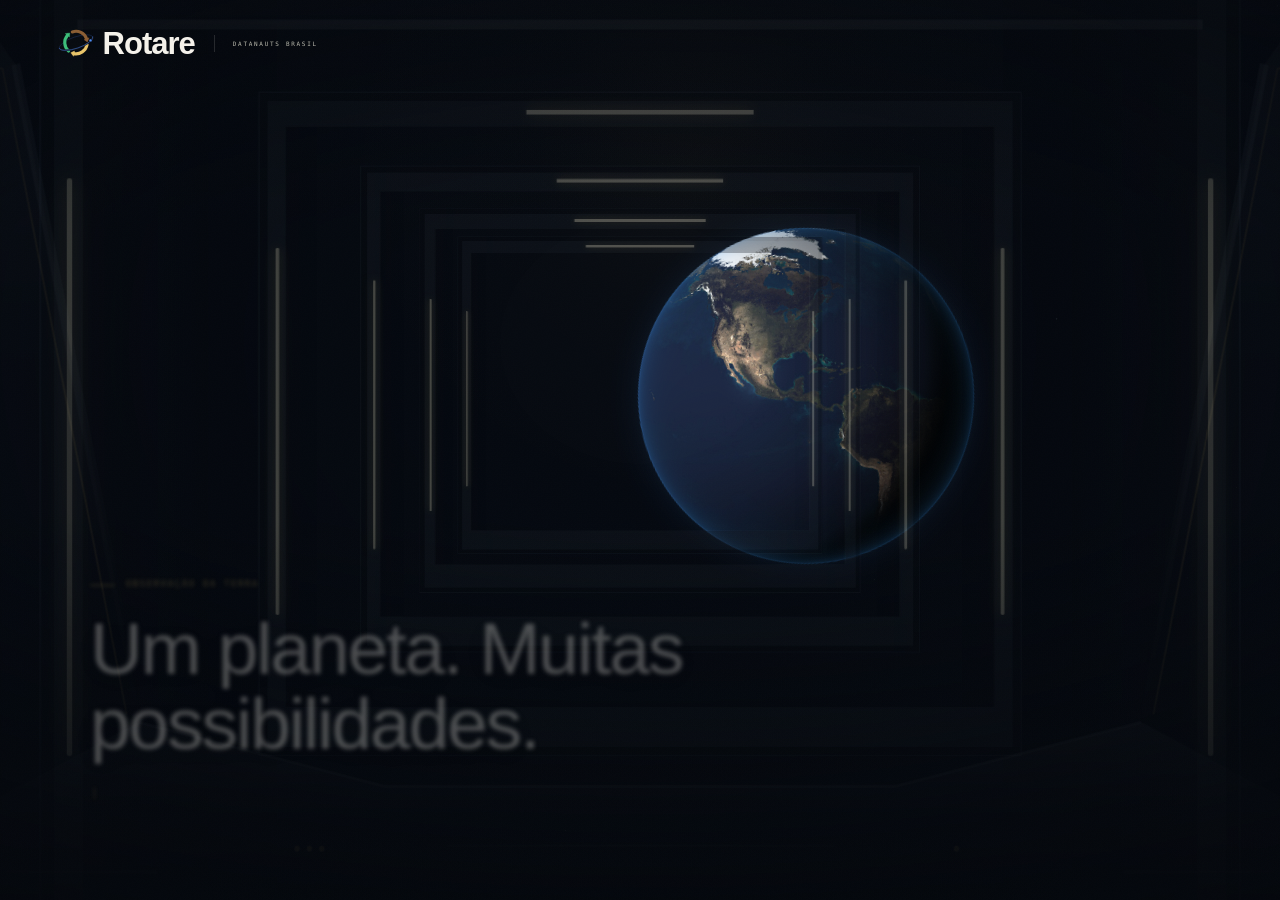
==== app/apresentacao.html @ f5f6a0cf "feat: add landing page assets and regional data processing - Implemented `prepare-assets.py` to gene" ====
<!doctype html>
<!-- Aviso de SI: apresentação criada com assistência de IA, sob direção da Datanauts Brasil.
     Mapas regionais derivados dos dados reais do repositório; o globo usa uma textura geográfica real. -->
<html lang="pt-BR" data-standalone="true">
<head>
  <meta charset="utf-8">
  <style>html{background:#050910}html.intro-pending .site-header,html.intro-pending main,html.intro-pending .site-footer,html.intro-pending .skip-link{visibility:hidden}</style>
  <script>
    if(!location.hash&&!matchMedia('(prefers-reduced-motion: reduce)').matches){
      document.documentElement.classList.add('intro-pending');
      addEventListener('load',()=>document.documentElement.classList.remove('intro-pending'),{once:true});
    }
  </script>
  <meta name="viewport" content="width=device-width, initial-scale=1">
  <meta name="theme-color" content="#12141f">
  <meta name="description" content="Rotare. Decida a próxima safra pensando na próxima década. Conheça a ferramenta da Datanauts Brasil que conecta dados da Terra às suas decisões no campo.">
  <title>Rotare · Da órbita à sua próxima safra</title>
  <link rel="icon" type="image/svg+xml" href="[data-uri]">
  
  
  
  <style>
/* Aviso de SI: apresentação implementada com assistência de IA para Datanauts Brasil. */
:root{--night:#12141f;--deep:#0d1019;--paper:#f4f1ea;--muted:#a2a5ae;--gold:#e9c46a;--green:#3dbe7a;--blue:#4c8df6;--earth:#8b5e34;--risk:#e76f51;--line:rgba(244,241,234,.12);--title:"Fira Sans Condensed","Arial Narrow",sans-serif;--body:"Fira Sans",Arial,sans-serif;--mono:"Fira Mono",monospace}
*{box-sizing:border-box}html{scroll-behavior:smooth;scroll-padding-top:105px}body{margin:0;background:var(--night);color:var(--paper);font-family:var(--body);font-size:15px;line-height:1.7;overflow-x:clip}a{color:inherit;text-decoration:none}button,input{font:inherit}button{color:inherit;cursor:pointer}button,a,input,summary{-webkit-tap-highlight-color:transparent}button:focus-visible,a:focus-visible,input:focus-visible,summary:focus-visible,[tabindex="0"]:focus-visible{outline:2px solid var(--gold);outline-offset:6px}button{border-radius:0}img{max-width:100%;display:block}p,h1,h2,h3,h4{margin:0}h1,h2,h3,h4{font-family:var(--title);font-weight:500;line-height:1.1}h2{font-size:clamp(38px,4.4vw,65px);letter-spacing:-1.9px}h2 em,h1 em{font-style:normal;color:var(--gold)}p{color:var(--muted)}strong{font-weight:500}svg.icon{width:21px;height:21px;fill:none;stroke:currentColor;stroke-width:1.5;stroke-linecap:round;stroke-linejoin:round;flex:none}.icon-defs{position:absolute;width:0;height:0;overflow:hidden}.sr-only{position:absolute;width:1px;height:1px;padding:0;margin:-1px;clip:rect(0,0,0,0);overflow:hidden;white-space:nowrap;border:0}.skip-link{position:fixed;top:-100px;left:20px;background:var(--gold);color:var(--night);padding:10px 20px;z-index:100}.skip-link:focus{top:10px}.section-shell{max-width:1400px;margin:0 auto;padding-left:7%;padding-right:7%}.site-header{position:relative;z-index:30;display:flex;align-items:center;justify-content:space-between;gap:28px;padding:21px 4.3%;height:91px;background:rgba(18,20,31,.95);border-bottom:1px solid var(--line)}.brand{display:inline-flex;align-items:center;gap:10px;line-height:1}.brand>span{font-family:var(--title);font-size:35px;font-weight:600;letter-spacing:-1px}.brand-dot{color:var(--gold)}.main-nav{display:flex;gap:30px;margin-left:50px;font-size:12px;color:#c4c4c7}.main-nav a{position:relative;transition:color .2s}.main-nav a:hover,.main-nav a.current{color:var(--gold)}.main-nav a:after{content:"";position:absolute;left:0;bottom:-7px;width:0;height:1px;background:var(--gold);transition:width .25s}.main-nav a:hover:after{width:100%}.header-cta{display:flex;align-items:center;gap:19px;border:1px solid rgba(233,196,106,.45);padding:10px 18px;font-size:12px;color:var(--gold);transition:background .2s}.header-cta:hover{background:rgba(233,196,106,.08)}.header-cta .icon{width:17px;height:17px}.menu-toggle{display:none}.hero{position:relative;min-height:800px;height:calc(100svh - 91px);max-height:1050px;isolation:isolate;overflow:hidden;background:radial-gradient(ellipse at 72% 42%,#14202a55,transparent 55%),var(--deep)}.starfield,.hero-grid{position:absolute;inset:0;width:100%;height:100%;z-index:-1;pointer-events:none}.hero-grid{background-image:linear-gradient(#e9c46a03 1px,transparent 1px),linear-gradient(90deg,#e9c46a03 1px,transparent 1px);background-size:90px 90px;mask-image:linear-gradient(90deg,transparent,#000,transparent)}.hero-topline{position:absolute;top:28px;left:4.5%;right:4.5%;display:flex;justify-content:space-between;color:#7c8490;font-size:9px;letter-spacing:1.4px}.hero-topline>span{display:flex;align-items:center;gap:12px}.status-dot{display:inline-block;width:5px;height:5px;background:var(--green);border-radius:50%;box-shadow:0 0 12px #3dbe7a44;flex:none}.slash{color:#56616d}.hero-content{position:relative;z-index:3;padding:110px 0 145px 7%;max-width:820px;pointer-events:none}.hero-content a{pointer-events:auto}.eyebrow{display:flex;align-items:center;gap:13px;color:var(--gold);font-size:9px;font-weight:400;letter-spacing:1.5px;line-height:1.7}.chapter-num{display:inline-flex;align-items:center;justify-content:center;width:25px;height:25px;border:1px solid #e9c46a45;color:var(--gold);font-size:9px;letter-spacing:0}.hero h1{font-size:clamp(65px,6.7vw,104px);line-height:.99;letter-spacing:-3.4px;font-weight:500;margin:27px 0 28px}.hero h1 em{position:relative}.hero h1 em:after{content:"";position:absolute;left:0;right:-20px;bottom:-7px;border-bottom:1px solid #e9c46a66;transform:rotate(-3deg)}.hero-description{font-size:14px;line-height:1.9;color:#aaadb4;max-width:440px}.hero-actions{display:flex;gap:25px;align-items:center;margin-top:31px}.button{display:inline-flex;justify-content:center;align-items:center;gap:30px;min-height:53px;padding:14px 23px;font-size:12px;font-weight:500;line-height:1.4;transition:background .2s,transform .2s,border-color .2s}.button:hover{transform:translateY(-2px)}.button-primary{background:var(--gold);color:var(--night);border:1px solid var(--gold)}.button-primary:hover{background:#f2d68f;border-color:#f2d68f}.text-link{display:inline-flex;align-items:center;gap:10px;font-size:11px;line-height:1.4}.text-link:hover{color:var(--gold)}.play-ring{display:grid;place-items:center;border:1px solid #f4f1ea40;border-radius:50%;height:29px;width:29px;font-size:15px}.hero-signature{display:flex;align-items:center;gap:10px;letter-spacing:0;font-size:9px;color:#7e838e;margin-top:26px}.signature-line{height:1px;width:21px;background:#e9c46a70}.orbital-scene{position:absolute;width:min(62vw,940px);height:min(62vw,940px);right:-5%;top:45%;transform:translateY(-50%);z-index:1}.planet-wrap{position:absolute;inset:11%;border-radius:50%;filter:drop-shadow(0 0 45px #4c8df612);transform:rotate(-12deg)}.planet{width:100%;height:100%;border-radius:50%;user-select:none}.planet-scan{position:absolute;inset:2.5%;border-radius:50%;background:linear-gradient(160deg,transparent 40%,#e9c46a0e 50%,transparent 60%);animation:scan 14s linear infinite;pointer-events:none}.orbit{position:absolute;inset:3%;border-radius:50%;border:1px solid #b0c9d81c;pointer-events:none}.orbit-one{transform:rotate(-30deg) scaleY(.43);border-color:#e9c46a55}.orbit-two{transform:rotate(57deg) scaleY(.63);border-color:#4c8df62c}.orbit-three{inset:5%;border-style:dashed;border-color:#d0c7a914;animation:orbit 180s linear infinite}.satellite{position:absolute;width:105px;left:23%;top:13%;transform:rotate(-6deg);animation:float 8s ease-in-out infinite;filter:drop-shadow(0 5px 8px #0008)}.globe-label{position:absolute;display:flex;align-items:center;gap:12px;color:var(--muted)}.label-top{top:7%;right:34%;font-size:10px}.label-cross{font-size:25px;color:#7c8f9b}.globe-label .mono{display:block;color:#687b8a;font-size:8px;letter-spacing:1.7px;margin-bottom:4px}.globe-label strong{font-size:10px;color:#a3aeb7}.brazil-pin{position:absolute;top:64.5%;left:39%;display:flex;align-items:center;z-index:3}.pin-rings{width:9px;height:9px;background:var(--gold);border-radius:50%;box-shadow:0 0 0 7px #e9c46a24,0 0 0 18px #e9c46a08;position:relative}.pin-rings:before{content:"";position:absolute;inset:-17px;border:1px solid #e9c46a55;border-radius:50%;animation:ping 4s ease-out infinite}.pin-label{display:flex;flex-direction:column;margin-left:32px;padding:12px 16px;background:#12141fe8;border:1px solid #e9c46a50;position:relative;backdrop-filter:blur(8px)}.pin-label:before{content:"";position:absolute;right:100%;top:50%;height:1px;width:32px;background:#e9c46a90}.pin-label b{font:500 11px var(--mono);letter-spacing:1.3px;color:var(--gold);margin-bottom:5px}.pin-label small{font:7px var(--mono);letter-spacing:.6px;color:#9fa8b3;display:flex;gap:20px;align-items:center}.pin-label .icon{width:13px;height:13px}.brazil-pin:hover .pin-label{background:#232838}.globe-caption{position:absolute;bottom:17%;left:29%;display:flex;gap:13px;font:8px/1.7 var(--mono);letter-spacing:1.5px;color:#84919a}.caption-line{width:34px;height:1px;background:#e9c46a66;margin-top:7px}.orbital-note{position:absolute;bottom:6%;left:43%;color:#67707e;font-size:7px;letter-spacing:1px;white-space:nowrap}.hero-bottom{position:absolute;bottom:0;left:4.5%;right:4.5%;display:flex;align-items:center;justify-content:space-between;border-top:1px solid var(--line);height:112px;z-index:4}.scroll-cue{display:flex;align-items:center;gap:13px;color:#9396a0;font-size:8px}.mouse-icon{width:16px;height:25px;border:1px solid #9ea0aa66;border-radius:9px;position:relative}.mouse-icon:after{position:absolute;content:"";height:5px;width:2px;left:6px;top:5px;background:var(--gold);animation:scroll 2.5s ease-in-out infinite}.hero-stats{display:flex;gap:60px;padding-right:15px}.hero-stats>div{display:flex;flex-direction:column;gap:1px}.hero-stats b{font:400 32px var(--title);color:var(--paper)}.hero-stats b span{font:11px var(--body);margin-left:6px;color:#c0bbaa}.hero-stats>div>span{font-size:9px;color:#808692}.section-kicker{display:flex;align-items:center;gap:14px;color:#b6b7bc;font-size:9px;margin-bottom:50px}.section-kicker .line{height:1px;background:var(--line);flex:1;margin:0 10px}.section-kicker>span:last-child{font-size:8px;color:#767e8b}.mission{padding-top:83px;padding-bottom:65px}.mission-layout{display:grid;grid-template-columns:1.1fr 1fr;gap:9%;align-items:center}.muted{color:#848c99}.mission h2{margin-top:19px}.mission-copy{padding-top:7px}.mission-copy p{font-size:13px;line-height:1.9;margin-bottom:15px}.mission-copy p:first-child{color:#e2dfd8;font-size:16px;line-height:1.7}.mission-copy strong{color:var(--gold)}.gold{color:var(--gold);margin-top:9px}.mission-strip{border-top:1px solid var(--line);border-bottom:1px solid var(--line);display:flex;align-items:center;justify-content:space-between;gap:20px;padding:23px 0;margin-top:55px;font-size:11px;color:#999faa}.mission-strip .icon{color:var(--gold);width:25px;height:25px}.mission-strip i{height:1px;width:35px;background:#e9c46a40}.mission-strip strong{color:#d6c58e}.exploration{padding-top:58px;padding-bottom:90px}.section-heading{display:flex;align-items:flex-end;justify-content:space-between;gap:40px;margin-bottom:37px}.section-heading h2{font-size:clamp(37px,4vw,58px)}.section-heading>p{max-width:285px;font-size:12px;line-height:1.9;margin-bottom:4px}.explorer{display:grid;grid-template-columns:1.2fr 1fr;border:1px solid var(--line);background:#0d1019;min-height:540px}.map-view{border-right:1px solid var(--line);position:relative;display:flex;flex-direction:column}.map-topbar{padding:17px 20px;display:flex;justify-content:space-between;gap:15px;font-size:7px;letter-spacing:1px;border-bottom:1px solid var(--line);color:#89939d}.map-topbar>span:first-child{display:flex;align-items:center;gap:8px;color:#c4c7c9}.map-image-area{position:relative;flex:1;min-height:410px;overflow:hidden;background:#101c22}.map-image-area>img{position:absolute;width:100%;height:100%;object-fit:cover;transition:opacity .16s;image-rendering:auto;opacity:.88}.map-grid{position:absolute;inset:0;background-image:linear-gradient(#fff1 1px,transparent 1px),linear-gradient(90deg,#fff1 1px,transparent 1px);background-size:25% 25%;pointer-events:none}.map-image-area:after{content:"";position:absolute;inset:0;background:linear-gradient(0deg,#08101888,transparent 30%,transparent 70%,#08101844);pointer-events:none}.map-corner{position:absolute;width:17px;height:17px;border-color:var(--paper);border-style:solid;z-index:2;opacity:.7}.corner-tl{top:19px;left:19px;border-width:1px 0 0 1px}.corner-tr{top:19px;right:19px;border-width:1px 1px 0 0}.corner-bl{bottom:19px;left:19px;border-width:0 0 1px 1px}.corner-br{bottom:19px;right:19px;border-width:0 1px 1px 0}.map-coordinate{position:absolute;z-index:2;font-size:7px;color:#f4f1eac0;text-shadow:0 1px 4px #000}.coord-top{top:20px;left:45px}.coord-bottom{bottom:20px;right:45px}.map-center{position:absolute;top:50%;left:50%;font:25px var(--mono);transform:translate(-50%,-50%);color:#f4f1ea70;z-index:2}.map-badge{position:absolute;left:30px;bottom:35px;z-index:2;display:flex;align-items:center;gap:11px;padding:13px 15px;background:#12141fe8;border:1px solid #f4f1ea2a}.map-badge .icon{color:var(--gold);width:25px;height:25px}.map-badge small{display:block;font:8px var(--mono);letter-spacing:1px;color:var(--gold);margin-bottom:6px}.map-badge strong{font-size:11px;font-weight:400}.north{position:absolute;z-index:2;top:28px;right:30px;font:9px var(--mono);display:flex;align-items:center;flex-direction:column;color:#f4f1ea}.north span{font-size:24px}.map-legend{font-size:7px;letter-spacing:0;display:flex;align-items:center;gap:10px;padding:16px 20px;color:#9ca5ac}.map-legend>div{height:5px;flex:1;min-width:40px;background:linear-gradient(90deg,#b88445,#d7c06b,#8cad62,#367d55,#163f38)}.no-data{display:flex;gap:5px;align-items:center;margin-left:6px;white-space:nowrap}.no-data i{height:6px;width:6px;background:#34434b;display:inline-block}.layer-panel{padding:30px 34px}.layer-panel>.eyebrow{font-size:8px;color:#7f8897;letter-spacing:1px;margin-bottom:16px}.layer-tabs{display:flex;flex-direction:column;gap:0;margin-bottom:25px}.layer-tab{display:flex;align-items:center;gap:13px;width:100%;background:transparent;border:0;border-bottom:1px solid var(--line);padding:15px 8px;text-align:left;transition:background .2s}.layer-tab:hover{background:#ffffff04}.tab-icon{height:36px;width:36px;display:grid;place-items:center;border:1px solid #ffffff12;color:#858f99}.layer-tab>span:nth-child(2){display:flex;flex-direction:column;gap:4px}.layer-tab strong{font-size:14px;line-height:1.2}.layer-tab small{color:#808793;font-size:10px;line-height:1.4}.tab-number{margin-left:auto;font:9px var(--mono);color:#606c7b}.layer-tab.active{border-bottom-color:#e9c46a66;background:#e9c46a05}.layer-tab.active strong,.layer-tab.active .tab-number{color:var(--gold)}.layer-tab.active .tab-icon{background:#e9c46a0b;color:var(--gold);border-color:#e9c46a45}#layer-details h3{font-size:23px;line-height:1.2;letter-spacing:-.4px}#layer-details>p{font-size:11px;line-height:1.8;margin-top:11px;min-height:61px}.source-chip{display:flex;align-items:center;gap:7px;font-size:8px;color:#84a6d4;letter-spacing:.2px;margin-top:14px}.source-chip i{height:4px;width:4px;background:var(--blue);border-radius:50%}.year-control{margin-top:23px;border-top:1px solid var(--line);padding-top:17px}.year-control>div:first-child{display:flex;justify-content:space-between;align-items:center}.year-control label{font:8px var(--mono);letter-spacing:1px;color:#8d96a3}.year-control output{font:20px var(--mono);line-height:1;color:var(--gold)}input[type=range]{width:100%;height:24px;margin:10px 0 0;accent-color:var(--gold);cursor:pointer}.range-labels{display:flex;justify-content:space-between;gap:8px;font:7px var(--mono);color:#737f8d}.range-labels>span:nth-child(2){font-size:6px;letter-spacing:.4px}.data-note{font-size:9px;line-height:1.7;margin-top:16px;color:#78838e}.explorer-caption{display:flex;justify-content:space-between;gap:30px;font-size:8px;line-height:1.7;margin-top:13px;color:#737d8a}.explorer-caption>span:first-child{font-family:var(--mono);font-size:7px;letter-spacing:.3px}.journey{padding-top:45px;padding-bottom:90px;border-top:1px solid var(--line)}.journey-layout{display:grid;grid-template-columns:1fr 1.1fr;gap:13%}.journey-intro{position:relative}.journey-intro h2{margin-top:21px}.journey-intro>p:not(.eyebrow){font-size:12px;max-width:280px;line-height:1.9;margin-top:24px}.button-outline{border:1px solid #e9c46a60;color:var(--gold);margin-top:25px;background:transparent}.button-outline:hover{background:#e9c46a08}.journey-steps{border-top:1px solid var(--line);align-self:center}.journey-steps details{border-bottom:1px solid var(--line)}details summary{list-style:none;cursor:pointer;display:flex;align-items:center;gap:19px}details summary::-webkit-details-marker{display:none}.journey-steps summary{padding:26px 0;font:500 23px var(--title)}summary>.icon{margin-left:auto;color:#8a929b;width:18px;height:18px;transition:transform .25s}details[open]>summary>.icon{transform:rotate(45deg);color:var(--gold)}.step-number{font:10px var(--mono);color:#6c7889}details[open] .step-number{color:var(--gold)}.step-body{padding:0 30px 27px 42px}.step-body p{font-size:12px;line-height:1.9}.step-tag{display:inline-block;color:var(--gold);font-size:7px;letter-spacing:1px;margin-top:18px}.journey-orbits{position:relative;height:140px;width:230px;margin-top:30px;opacity:.3;display:grid;place-items:center}.journey-orbits>span{position:absolute;width:210px;height:68px;border:1px solid #b39c6677;border-radius:50%;transform:rotate(-25deg)}.journey-orbits>span:nth-child(2){transform:rotate(35deg)}.journey-orbits>span:nth-child(3){transform:rotate(90deg)}.journey-orbits>.icon{color:var(--gold);width:35px;height:35px}.possibilities{background:#181b25;padding-top:74px;padding-bottom:65px;max-width:none}.possibilities>*{max-width:1204px;margin-left:auto;margin-right:auto}.possibilities-header{display:flex;justify-content:space-between;gap:40px;align-items:flex-end}.possibilities-header h2{margin-top:20px;font-size:clamp(38px,4vw,58px)}.possibilities-header>p{font-size:12px;line-height:1.9;max-width:285px;margin-bottom:5px}.tiny-orbit{font-size:22px;line-height:1}.priority-tabs{display:flex;border-bottom:1px solid var(--line);margin-top:36px}.priority-tabs button{flex:1;display:flex;align-items:center;justify-content:center;gap:12px;background:none;border:0;border-bottom:2px solid transparent;color:#929ba6;font-size:12px;line-height:1.5;padding:19px 8px}.priority-tabs button.active{border-bottom-color:var(--gold);color:var(--gold)}.priority-tabs button:hover{background:#ffffff03}.priority-tabs .icon{width:18px;height:18px}.priority-panel{display:grid;grid-template-columns:.85fr 1.5fr;gap:50px;padding:37px 0 25px;align-items:center}.example-label{font-size:6px;letter-spacing:.6px;color:#8e98a6}.rotation-intro h3{font-size:29px;line-height:1.2;margin:14px 0}.rotation-intro p{font-size:11px;line-height:1.9;max-width:300px}.rotation-timeline{display:flex;align-items:center;justify-content:space-between;gap:10px}.rotation-timeline article{text-align:center;flex:1;min-width:0}.rotation-timeline article>.mono{color:#9b9fa9;font-size:8px;letter-spacing:1px}.crop-symbol{border:1px solid #3dbe7a44;border-radius:50%;width:60px;height:60px;background:#3dbe7a0a;display:grid;place-items:center;margin:18px auto 13px}.crop-symbol>.icon{color:var(--green);width:29px;height:29px}.rotation-timeline h4{font-size:23px}.crop-arrow{display:block;margin:7px 0 10px;font:7px var(--mono);color:#828d9a;letter-spacing:.1px}.rotation-timeline article>p{border:1px solid #e9c46a26;background:#e9c46a05;padding:9px 6px;font-size:9px;color:#e3cca0;line-height:1.4;min-height:45px;display:grid;place-items:center}.timeline-arrow{color:#6c747f;font-size:20px;padding-bottom:20px}.example-note{font-size:9px;line-height:1.8;color:#7b8592;border-top:1px solid var(--line);padding-top:20px;margin-top:17px}.science{padding-top:90px;padding-bottom:75px}.science-heading{display:flex;align-items:flex-end;justify-content:space-between;gap:50px;margin-bottom:39px}.science-heading h2{font-size:clamp(37px,4vw,58px)}.science-heading p{font-size:12px;line-height:1.9;max-width:285px;margin-bottom:3px}.source-list{border-top:1px solid var(--line)}.source-list>a{display:grid;grid-template-columns:180px 1fr 25px;gap:18px;align-items:center;padding:24px 0;border-bottom:1px solid var(--line);transition:padding .2s,background .2s}.source-list>a:hover{padding-left:12px;padding-right:12px;background:#4c8df605}.source-number{font-size:8px;color:#7894ba;letter-spacing:.8px}.source-list strong{font:500 19px var(--title);display:block;color:#e4e2df;letter-spacing:.2px}.source-list small{font-size:10px;display:block;color:#848d9b;margin-top:5px}.source-list .icon{color:#71839b;width:18px;height:18px}.science-principles{display:grid;grid-template-columns:repeat(3,1fr);gap:50px;margin-top:42px}.principle-mark{font:26px var(--mono);color:var(--gold)}.science-principles h3{font-size:23px;margin:12px 0 10px}.science-principles p{font-size:11px;line-height:1.9}.questions{display:grid;grid-template-columns:1fr 1.25fr;gap:12%;padding-top:55px;padding-bottom:90px;border-top:1px solid var(--line)}.faq-heading h2{font-size:clamp(38px,4vw,55px);margin-top:20px}.faq-list{border-top:1px solid var(--line)}.faq-list details{border-bottom:1px solid var(--line)}.faq-list summary{padding:21px 0;font-size:12px;line-height:1.7;gap:20px}.faq-list p{font-size:11px;line-height:1.9;padding:0 25px 22px 0}.final-cta{position:relative;overflow:hidden;text-align:center;background:radial-gradient(ellipse at 50% 100%,#243b301e,transparent 65%),#0d1019;border-top:1px solid var(--line);border-bottom:1px solid var(--line);padding:90px 0 83px;isolation:isolate}.final-cta .eyebrow{justify-content:center}.final-cta h2{font-size:clamp(39px,4.7vw,69px);margin-top:27px}.final-cta p:not(.eyebrow){font-size:12px;line-height:1.9;margin-top:23px}.final-cta .button{margin-top:28px;min-width:220px}.cta-footnote{display:block;color:#758174;font-size:7px;letter-spacing:1.5px;margin-top:17px}.cta-orbit{position:absolute;width:120%;height:115%;border:1px solid #e9c46a14;border-radius:50%;transform:rotate(-16deg);top:20%;left:-10%;z-index:-1}.cta-orbit:after{position:absolute;content:"";inset:-50px -10px;border:1px solid #4c8df60c;border-radius:50%}.site-footer{padding-top:37px;padding-bottom:23px}.footer-top{display:flex;align-items:center;gap:40px;padding-bottom:31px}.footer-top>.brand>span{font-size:30px}.footer-top>p{font-size:10px;color:#8e95a0;line-height:1.7}.footer-team{margin-left:auto;text-align:right}.footer-team>span{display:block;font-size:7px;letter-spacing:1px;color:#717c8c}.footer-team>strong{display:block;font:500 17px var(--title);letter-spacing:2px;margin:4px 0}.footer-team strong>span{color:var(--gold)}.back-top{width:34px;height:34px;border:1px solid var(--line);display:grid;place-items:center;color:var(--gold);margin-left:20px}.back-top:hover{border-color:var(--gold)}.footer-bottom{display:flex;justify-content:space-between;gap:25px;align-items:center;font-size:6px;letter-spacing:.3px;color:#66717f;border-top:1px solid var(--line);padding-top:19px;line-height:1.8}.footer-bottom>span:nth-child(2){max-width:400px}.footer-bottom>span:last-child{text-align:right;letter-spacing:.8px}.js-motion .reveal{opacity:0;transform:translateY(20px);transition:opacity .7s,transform .7s}.js-motion .reveal.visible{opacity:1;transform:translateY(0)}[hidden]{display:none!important}
@keyframes orbit{to{transform:rotate(360deg)}}@keyframes float{50%{transform:translate(6px,-8px) rotate(-3deg)}}@keyframes ping{0%{transform:scale(.6);opacity:.8}100%{transform:scale(1.5);opacity:0}}@keyframes scroll{50%{transform:translateY(5px);opacity:.4}}@keyframes scan{to{transform:rotate(360deg)}}
@media(min-width:1550px){.hero-content{padding-top:130px}.orbital-scene{right:0;top:46%}.hero h1{font-size:111px}.hero-description{font-size:15px}}
@media(max-width:1150px){.main-nav{gap:19px;margin-left:0;font-size:11px}.header-cta{padding:9px 12px;gap:10px;font-size:10px}.hero{min-height:760px}.hero-content{padding-top:107px;padding-left:6%}.hero h1{font-size:79px}.orbital-scene{width:69vw;height:69vw;right:-13%;top:44%}.hero-stats{gap:35px}.hero-topline>span:last-child{font-size:7px}.hero-content{max-width:630px}.section-shell{padding-left:6%;padding-right:6%}.layer-panel{padding:25px}.map-topbar{font-size:6px;padding:15px}.explorer{grid-template-columns:1.05fr 1fr}.map-image-area{min-height:400px}.mission-layout{gap:7%}.section-heading>p,.science-heading p{max-width:245px}.priority-panel{gap:35px}.rotation-intro h3{font-size:26px}.rotation-timeline article>p{font-size:8px}.footer-bottom{font-size:6px}.label-top{right:34%;top:7%}}
@media(max-width:850px){.site-header{padding:18px 5%;height:80px;gap:16px}.brand>span{font-size:30px}.brand>img{height:34px;width:34px}.main-nav{gap:15px;font-size:10px}.main-nav a:nth-child(2){display:none}.header-cta{font-size:9px;gap:5px}.hero{height:auto;min-height:790px}.hero-content{padding-top:105px;max-width:600px}.hero h1{font-size:72px}.hero-description{font-size:12px;max-width:340px}.orbital-scene{right:-27%;top:40%;width:86vw;height:86vw;opacity:.7}.hero-actions{gap:17px}.hero-actions .button{font-size:11px;gap:22px;padding:14px 18px}.hero-actions .text-link{font-size:10px}.globe-label,.globe-caption{display:none}.pin-label{padding:10px}.pin-label small{font-size:5px;gap:7px}.pin-label b{font-size:8px}.brazil-pin{left:39%;top:64.5%}.orbital-note{font-size:5px;bottom:7%;left:33%}.hero-stats{gap:30px;padding:0}.hero-stats b{font-size:27px}.hero-stats>div>span{font-size:7px}.hero-stats b span{font-size:9px}.scroll-cue{font-size:6px;gap:8px}.hero-bottom{height:104px}.mission-layout{grid-template-columns:1fr 1fr;gap:30px}.mission-copy p:first-child{font-size:14px}.mission-copy p{font-size:11px}.mission-strip{gap:12px;font-size:9px}.mission-strip i{width:18px}.section-kicker{margin-bottom:35px}.section-heading{gap:30px}.section-heading>p{max-width:210px;font-size:11px}.explorer{grid-template-columns:1fr}.map-view{border-right:0;border-bottom:1px solid var(--line)}.map-image-area{min-height:480px}.layer-panel{display:grid;grid-template-columns:1fr 1fr;gap:15px 30px;padding:26px}.layer-panel>.eyebrow{grid-column:1/-1;margin:0}.layer-tabs{grid-row:2/5;margin:0}.year-control{margin-top:0}.data-note{margin-top:0}.layer-tab{padding:18px 7px}.layer-panel #layer-details>p{min-height:0}.map-topbar{font-size:7px}.journey-layout{gap:8%}.journey-steps summary{font-size:20px;gap:14px}.step-body{padding-left:32px;padding-right:0}.journey-intro>p:not(.eyebrow){font-size:11px}.possibilities-header{gap:35px}.possibilities-header>p{max-width:220px;font-size:11px}.priority-tabs button{font-size:10px;gap:8px}.priority-panel{grid-template-columns:1fr;gap:27px}.rotation-intro{display:grid;grid-template-columns:1fr 1fr;gap:10px 35px}.example-label{grid-column:1/-1}.rotation-intro h3{margin:0;font-size:27px}.rotation-intro p{max-width:none}.rotation-timeline{max-width:580px;width:100%;margin:0 auto}.rotation-timeline article>p{font-size:10px}.science-heading{gap:30px}.science-heading p{max-width:200px;font-size:11px}.source-list>a{grid-template-columns:135px 1fr 20px}.science-principles{gap:25px}.science-principles h3{font-size:21px}.science-principles p{font-size:10px}.questions{gap:8%;grid-template-columns:1fr 1.2fr}.faq-list summary{font-size:11px}.footer-top{gap:20px}.footer-bottom>span:last-child{display:none}}
@media(max-width:600px){html{scroll-padding-top:24px}.section-shell{padding-left:6%;padding-right:6%}.site-header{height:75px;gap:12px}.brand{gap:7px}.brand>span{font-size:31px}.brand>img{width:32px;height:32px}.header-cta{margin-left:auto;font-size:9px;line-height:1.5;padding:8px 10px;gap:9px}.header-cta .icon{width:13px;height:13px}.menu-toggle{display:flex;flex-direction:column;justify-content:center;gap:5px;background:transparent;border:0;padding:8px;order:3}.menu-toggle>span:not(.sr-only){width:19px;height:1px;background:var(--paper);transition:transform .2s}.menu-toggle[aria-expanded=true]>span:first-child{transform:translateY(3px) rotate(45deg)}.menu-toggle[aria-expanded=true]>span:nth-child(2){transform:translateY(-3px) rotate(-45deg)}.main-nav{display:none;position:absolute;top:74px;left:0;right:0;padding:25px 7%;background:var(--night);border-bottom:1px solid var(--line);flex-direction:column;gap:22px;font-size:14px;box-shadow:0 20px 30px #0004}.main-nav.open{display:flex}.main-nav a:nth-child(2){display:block}.hero{min-height:1060px;height:auto}.hero-topline{top:22px;left:6%;right:6%;font-size:7px;letter-spacing:1px}.hero-topline>span{gap:7px}.hero-topline>span:last-child{display:none}.hero-content{padding:78px 6% 0;max-width:100%;pointer-events:auto}.hero-content>.eyebrow{font-size:7px;letter-spacing:1px;gap:9px}.hero-content .chapter-num{height:21px;width:21px;font-size:8px}.hero h1{font-size:clamp(57px,15.5vw,80px);line-height:1;letter-spacing:-2px;margin:22px 0 23px}.hero-description{font-size:12px;line-height:1.85;max-width:340px}.hero-actions{margin-top:26px;gap:21px}.hero-actions .button{font-size:10px;gap:17px;padding:14px 16px;min-height:50px}.hero-actions .text-link{font-size:9px;gap:7px}.play-ring{width:24px;height:24px}.hero-signature{font-size:7px;margin-top:19px;gap:8px;white-space:normal}.hero-signature .signature-line{width:14px}.orbital-scene{width:113vw;height:113vw;right:-10%;top:565px;transform:none;opacity:1}.planet-wrap{inset:14%}.orbit-one{inset:7%}.orbit-two{inset:10%}.satellite{width:70px;top:16%;left:22%}.brazil-pin{top:63.4%;left:40%}.pin-label{padding:9px 10px;margin-left:23px}.pin-label:before{width:23px}.pin-label b{font-size:8px}.pin-label small{font-size:5px;gap:8px}.pin-rings{width:6px;height:6px}.orbital-note{bottom:10%;left:25%;font-size:5px;letter-spacing:.6px}.hero-bottom{height:110px;left:6%;right:6%;display:grid;grid-template-columns:1fr auto;align-content:center;gap:10px}.hero-stats{grid-row:1;grid-column:1/-1;justify-content:space-between;gap:15px}.hero-stats b{font-size:25px}.hero-stats b span{font-size:8px;margin-left:4px}.hero-stats>div>span{font-size:6px}.scroll-cue{font-size:5px;grid-column:1;grid-row:2;gap:7px;margin-top:7px}.mouse-icon{width:11px;height:16px}.mouse-icon:after{left:4px;height:3px;top:3px;width:1px}.mission{padding-top:55px;padding-bottom:25px}.section-kicker{font-size:7px;gap:10px;margin-bottom:31px}.section-kicker .chapter-num{width:21px;height:21px;font-size:8px}.section-kicker>span:last-child{font-size:6px;max-width:100px;text-align:right}.section-kicker .line{margin:0 2px}.mission-layout{grid-template-columns:1fr;gap:27px}.mission .eyebrow{font-size:7px}.mission h2{font-size:43px;letter-spacing:-1px;margin-top:14px}.mission-copy p:first-child{font-size:15px;line-height:1.8}.mission-copy p{font-size:12px}.mission-copy .text-link{font-size:10px}.mission-strip{display:grid;grid-template-columns:1fr 1fr;gap:18px 22px;padding:22px 0;margin-top:34px;font-size:9px}.mission-strip>.icon{display:none}.mission-strip i{display:none}.mission-strip>span,.mission-strip>strong{display:flex;align-items:center;gap:9px}.mission-strip>span:before,.mission-strip>strong:before{content:"+";color:var(--gold);font-size:12px}.exploration{padding-top:40px;padding-bottom:55px}.section-heading{display:block;margin-bottom:26px}.section-heading h2{font-size:39px;letter-spacing:-1.1px}.section-heading>p{max-width:330px;margin-top:20px;font-size:12px}.map-topbar{font-size:6px;padding:14px 12px;gap:7px;letter-spacing:.5px}.map-topbar>span:last-child{font-size:5px}.map-image-area{min-height:330px}.map-badge{left:23px;bottom:28px;padding:10px}.map-badge small{font-size:7px}.map-badge strong{font-size:9px}.map-badge .icon{width:21px;height:21px}.map-legend{font-size:6px;padding:14px 12px;gap:8px}.no-data{margin-left:0}.map-coordinate{font-size:6px}.layer-panel{display:block;padding:23px 21px}.layer-panel>.eyebrow{font-size:7px;margin-bottom:12px}.layer-tabs{flex-direction:row;gap:8px;margin-bottom:25px}.layer-tab{flex-direction:column;gap:8px;align-items:flex-start;padding:12px 8px;width:33.33%;border:1px solid var(--line);position:relative}.layer-tab.active{border:1px solid #e9c46a60}.tab-icon{height:30px;width:30px}.tab-icon .icon{height:17px;width:17px}.layer-tab strong{font-size:11px}.layer-tab small{font-size:7px;line-height:1.5;min-height:21px}.tab-number{position:absolute;right:8px;top:12px;font-size:7px}.layer-panel #layer-details h3{font-size:25px}.layer-panel #layer-details>p{font-size:11px;line-height:1.9;margin-top:12px}.source-chip{font-size:8px;margin-top:14px}.year-control{margin-top:21px;padding-top:20px}.data-note{font-size:9px;margin-top:17px}.explorer-caption{display:block;margin-top:12px;font-size:8px}.explorer-caption>span{display:block}.explorer-caption>span:first-child{font-size:6px;margin-bottom:6px}.journey{padding-top:35px;padding-bottom:55px}.journey-layout{grid-template-columns:1fr;gap:34px}.journey-intro h2{font-size:44px;letter-spacing:-1px;margin-top:15px}.journey-intro h2 br:first-child{display:none}.journey-intro h2 br:first-child:after{content:" "}.journey-intro h2{max-width:330px}.journey-intro>p:not(.eyebrow){font-size:12px;max-width:315px;margin-top:20px}.journey-intro .button{margin-top:22px;font-size:11px;min-height:48px}.journey-orbits{display:none}.journey-steps summary{font-size:23px;padding:24px 0;gap:18px}.step-body{padding:0 12px 25px 34px}.step-body p{font-size:12px}.step-tag{font-size:6px}.possibilities{padding-top:50px;padding-bottom:40px}.possibilities-header{display:block}.possibilities-header .eyebrow{font-size:7px;letter-spacing:.7px}.possibilities-header h2{font-size:41px;letter-spacing:-1px;margin-top:17px}.possibilities-header>p{max-width:none;font-size:11px;margin-top:21px}.priority-tabs{display:grid;grid-template-columns:1fr 1fr;border-top:1px solid var(--line);margin-top:26px;gap:0}.priority-tabs button{font-size:10px;padding:15px 6px;gap:9px;border-bottom:1px solid var(--line);justify-content:flex-start}.priority-tabs button.active{border-bottom-color:var(--gold);background:#e9c46a05}.priority-tabs .icon{width:15px;height:15px}.priority-panel{padding-top:25px;gap:25px}.rotation-intro{display:block}.example-label{font-size:6px}.rotation-intro h3{font-size:28px;margin:13px 0 12px}.rotation-intro p{font-size:11px;max-width:none}.rotation-timeline{gap:4px}.rotation-timeline article>.mono{font-size:7px}.crop-symbol{width:45px;height:45px;margin:13px auto 11px}.crop-symbol>.icon{width:23px;height:23px}.rotation-timeline h4{font-size:20px}.crop-arrow{font-size:5px;margin:9px 0}.rotation-timeline article>p{font-size:8px;min-height:43px;padding:8px 4px}.timeline-arrow{font-size:14px}.example-note{font-size:8px;margin-top:5px}.science{padding-top:55px;padding-bottom:45px}.science-heading{display:block;margin-bottom:27px}.science-heading h2{font-size:40px;letter-spacing:-1.3px}.science-heading p{font-size:12px;max-width:330px;margin-top:21px}.source-list>a{grid-template-columns:1fr 16px;gap:9px;padding:21px 0}.source-number{grid-column:1/-1;font-size:7px}.source-list strong{font-size:21px}.source-list small{font-size:9px;line-height:1.7;max-width:270px}.science-principles{grid-template-columns:1fr;gap:23px;margin-top:33px}.science-principles>div{display:grid;grid-template-columns:30px 1fr;gap:7px 14px}.principle-mark{grid-row:1/3;font-size:23px}.science-principles h3{margin:3px 0 0;font-size:24px}.science-principles p{font-size:11px}.questions{padding-top:40px;padding-bottom:50px;grid-template-columns:1fr;gap:28px}.faq-heading h2{font-size:40px;letter-spacing:-1px;margin-top:15px}.faq-list summary{font-size:12px;padding:19px 0}.faq-list p{font-size:11px}.final-cta{padding:60px 0 52px}.final-cta .eyebrow{font-size:6px;letter-spacing:.8px;gap:9px}.final-cta h2{font-size:41px;letter-spacing:-1.1px;margin-top:23px}.final-cta h2 br{display:none}.final-cta h2 em{display:block;margin-top:6px}.final-cta p:not(.eyebrow){font-size:12px;margin-top:20px}.final-cta .button{font-size:11px;min-height:50px;margin-top:26px}.cta-footnote{font-size:6px}.site-footer{padding-top:28px;padding-bottom:20px}.footer-top{display:grid;grid-template-columns:1fr auto;gap:17px;padding-bottom:24px}.footer-top>.brand>span{font-size:29px}.footer-top>.brand>img{width:31px;height:31px}.footer-top>p{grid-column:1;grid-row:2;font-size:9px;line-height:1.7}.footer-team{grid-column:2;grid-row:1/3}.footer-team>span{font-size:5px}.footer-team>strong{font-size:13px;letter-spacing:1px}.back-top{display:none}.footer-bottom{display:block;font-size:6px;line-height:1.9}.footer-bottom>span{display:block}.footer-bottom>span:nth-child(2){margin-top:10px;max-width:290px}}
@media(max-width:360px){.header-cta{font-size:8px;gap:5px;padding:7px}.hero{min-height:1030px}.hero h1{font-size:55px}.hero-actions{gap:13px}.hero-actions .button{padding:13px 12px;font-size:9px;gap:13px}.hero-actions .text-link{font-size:8px}.orbital-scene{top:555px}.hero-stats>div>span{font-size:5px}.hero-stats b span{font-size:7px}.hero-signature{font-size:6px}.map-image-area{min-height:290px}.layer-panel{padding:19px 15px}.mission h2,.section-heading h2,.possibilities-header h2,.science-heading h2,.final-cta h2{font-size:36px}}
@media(prefers-reduced-motion:reduce){html:not(.motion-opt-in){scroll-behavior:auto}html:not(.motion-opt-in) *,html:not(.motion-opt-in) *:before,html:not(.motion-opt-in) *:after{animation:none!important;transition:none!important}html:not(.motion-opt-in).js-motion .reveal{opacity:1;transform:none}}

</style>
  <style>

/* Movimento coordenado: entrada, leitura, transição. Aviso de SI: assistência de IA. */
html.tour-running{scroll-behavior:auto!important}
html.tour-running body{overflow-anchor:none}
.site-header{position:sticky;top:0}
.hero-line{display:block;overflow:clip;padding-bottom:.09em;margin-bottom:-.09em}
.hero-line>span{display:block;transform-origin:left bottom;animation:headline-enter 1.15s cubic-bezier(.16,1,.3,1) both}
.hero-line:nth-child(1)>span{animation-delay:.2s}.hero-line:nth-child(2)>span{animation-delay:.35s}.hero-line:nth-child(3)>span{animation-delay:.5s}
.hero-content>.eyebrow{animation:cinema-fade .8s .1s both}
.hero-description{animation:cinema-rise .9s .75s both}
.hero-actions{animation:cinema-rise .9s .95s both}
.hero-signature{animation:cinema-fade 1s 1.1s both}
.orbital-scene{animation:planet-arrive 1.7s cubic-bezier(.2,.7,.2,1) both;translate:0 var(--scene-drift,0px)}
.planet-wrap{transform:none;animation:none;isolation:isolate}
.planet-wrap:before{content:"";position:absolute;inset:1%;z-index:-1;border-radius:50%;box-shadow:0 0 70px #4c8df620,0 0 100px #3dbe7a0a}
.planet-canvas{position:absolute;inset:0;width:100%;height:100%;border-radius:50%;opacity:0;transition:opacity 1s;pointer-events:none}
.globe-ready .planet-canvas{opacity:1}.globe-ready .planet{opacity:0;transition:opacity 1s}.earth-loading .planet{visibility:hidden}
.orbit-one,.orbit-two,.orbit-three,.satellite,.hero-grid,.pin-rings:before,.pin-rings:after{animation:none}
.satellite{z-index:2;opacity:.65}
.planet-scan,.orbital-trace{display:none}
.orbit-one{border-color:#e9c46a30}.orbit-two{border-color:#4c8df61a}.orbit-three{opacity:.4}
.brazil-pin{transition:opacity .35s;will-change:left,top}
.hero-topline>span:last-child{display:none}
.js-motion .reveal{transform:translateY(25px);transition:opacity .85s cubic-bezier(.16,1,.3,1),transform .85s cubic-bezier(.16,1,.3,1)}
.js-motion .reveal.visible{transform:translateY(0)}
.map-image-area:before{content:"";position:absolute;top:0;left:0;right:0;height:1px;z-index:3;pointer-events:none;background:#e9c46a88;box-shadow:0 -20px 45px #e9c46a22;opacity:0}
.map-image-area.layer-switch:before{animation:map-sweep 1.25s ease-in-out both}
.map-image-area>#layer-image{filter:saturate(1.1)}
.map-image-area.layer-switch>#layer-image{animation:layer-enter .85s ease-out both}
.layer-image-previous{position:absolute!important;inset:0;z-index:1;width:100%;height:100%;object-fit:cover;opacity:0;pointer-events:none}
.layer-image-previous.is-crossfading{animation:raster-dissolve .85s ease-out both}
.layer-panel.signal-refresh #layer-details{animation:data-copy-enter .55s cubic-bezier(.16,1,.3,1)}
.priority-panel.priority-switch .rotation-timeline article{animation:crop-enter .65s cubic-bezier(.16,1,.3,1) both}
.priority-panel.priority-switch .rotation-timeline article:nth-of-type(2){animation-delay:.1s}.priority-panel.priority-switch .rotation-timeline article:nth-of-type(3){animation-delay:.2s}
.section-onstage .signal-chart-line{animation:chart-write 1.4s cubic-bezier(.16,1,.3,1) both}
.source-list>a{transition:padding .25s,background .25s}
.button{transition:translate .25s,box-shadow .25s,background .25s}
.button:hover{translate:0 -2px;box-shadow:0 8px 24px #e9c46a12}
.faq-list details[open] p{animation:data-copy-enter .4s both}
@keyframes headline-enter{from{transform:translateY(110%);opacity:0}to{transform:translateY(0);opacity:1}}
@keyframes cinema-rise{from{transform:translateY(20px);opacity:0}to{transform:translateY(0);opacity:1}}
@keyframes cinema-fade{from{opacity:0}to{opacity:1}}
@keyframes planet-arrive{from{opacity:0;scale:.93}to{opacity:1;scale:1}}
@keyframes map-sweep{0%{top:0;opacity:0}15%{opacity:.7}90%{opacity:.35}100%{top:100%;opacity:0}}
@keyframes layer-enter{from{opacity:.4}to{opacity:.88}}
@keyframes raster-dissolve{from{opacity:.88}to{opacity:0}}
@keyframes data-copy-enter{from{opacity:.3;transform:translateY(8px)}to{opacity:1;transform:translateY(0)}}
@keyframes crop-enter{from{opacity:0;transform:translateY(14px)}to{opacity:1;transform:translateY(0)}}
@keyframes chart-write{from{stroke-dashoffset:500}to{stroke-dashoffset:0}}
@media(max-width:850px){.hero h1{letter-spacing:-2.8px}}
@media(max-width:600px){.hero h1{font-size:clamp(51px,13.4vw,70px);letter-spacing:-1.5px}.orbital-scene{top:495px}.hero{min-height:990px}.hero-line{padding-bottom:.08em;margin-bottom:-.08em}.layer-panel{min-height:420px}}
@media(max-width:360px){.hero h1{font-size:48px}.orbital-scene{top:485px}.hero{min-height:950px}}
@media(prefers-reduced-motion:reduce){html:not(.motion-opt-in){scroll-behavior:auto}html:not(.motion-opt-in) *,html:not(.motion-opt-in) *:before,html:not(.motion-opt-in) *:after{animation:none!important;transition:none!important}html:not(.motion-opt-in) .hero-line>span{transform:none;opacity:1}html:not(.motion-opt-in).js-motion .reveal{opacity:1;transform:none}}

.data-signals{display:grid;grid-template-columns:1.14fr 1fr 1fr;gap:22px;margin:30px 0 13px}
.data-signal{position:relative;border-top:1px solid var(--line);border-bottom:1px solid var(--line);padding:18px 18px 14px;background:linear-gradient(145deg,#17211f55,transparent 70%);overflow:hidden;transition:border-color .6s,background .6s}
.data-signal.active{border-top-color:#e9c46a99;background:linear-gradient(145deg,#e9c46a08,transparent 70%)}
.signal-label{display:flex;align-items:center;gap:8px;font:7px var(--mono);letter-spacing:.5px;color:#a4acae;line-height:1.6}
.signal-label .icon{width:14px;height:14px;color:var(--green)}
.signal-label>small{margin-left:auto;font-size:6px;letter-spacing:0;color:#858f9e}
.signal-value{display:flex;gap:12px;align-items:baseline;margin:13px 0 7px}
.signal-value>strong{font:400 35px/1 var(--mono);color:var(--paper);letter-spacing:-2px;min-width:90px}
.signal-value>span{font-size:9px;color:#949fa7}
.signal-chart,.signal-terrain{display:block;width:100%;height:49px;overflow:visible}
.signal-chart-area{fill:#3dbe7a0b}
.signal-chart-line{fill:none;stroke:var(--green);stroke-width:1.6;stroke-dasharray:500;stroke-dashoffset:0}
.signal-chart-cursor{stroke:#e9c46a55;stroke-width:1;stroke-dasharray:3 4;transition:x1 .7s,x2 .7s}
.signal-chart-point{fill:var(--gold);filter:drop-shadow(0 0 4px #e9c46a88);transition:cx .7s,cy .7s}
.signal-source{display:block;font:6px/1.6 var(--mono);letter-spacing:.2px;color:#7e8b94;margin-top:7px}
.signal-gauge{position:relative;height:8px;margin:26px 0 10px;background:#e9c46a0c;display:flex;justify-content:space-evenly;isolation:isolate}
.signal-gauge-fill{position:absolute;inset:0 auto 0 0;width:0;background:linear-gradient(90deg,#8b5e34,var(--gold));transition:width 1.4s cubic-bezier(.16,1,.3,1);z-index:-1}
.signal-gauge>i{height:8px;width:1px;background:#12141faa}
.signal-scale{display:flex;justify-content:space-between;font:6px var(--mono);color:#7e8b94;margin-bottom:11px}
.signal-terrain{fill:none;stroke:#4c8df637;stroke-width:1}
.signal-terrain .terrain-flow{stroke:#82a2d0;stroke-width:1.4;stroke-dasharray:22 10}
.regional-method{font:8px/1.8 var(--body);color:#7d8996;margin-bottom:22px}

@media(max-width:850px){.data-signals{gap:12px}.data-signal{padding:15px 12px 12px}.signal-label{font-size:6px;gap:6px}.signal-label>small{display:none}.signal-value{display:block}.signal-value>strong{font-size:31px;display:block;margin-bottom:7px}.signal-value>span{font-size:8px}}
@media(max-width:600px){html{scroll-padding-top:99px}.data-signals{grid-template-columns:1fr 1fr;gap:12px;margin-top:24px}.data-signal:first-child{grid-column:1/-1}.data-signal:first-child .signal-value{display:flex;align-items:baseline}.data-signal:first-child .signal-value>strong{margin:0}.signal-label{font-size:7px}.signal-value>strong{font-size:30px}.signal-value>span{font-size:8px}.signal-label>small{display:block;font-size:5px}.signal-source{font-size:5px}.signal-chart{height:45px}.regional-method{font-size:8px;line-height:1.8;margin-bottom:20px}}

</style>
  <style>
/* Abertura cinematográfica: cenários em perspectiva e aproximação orbital. */
html.intro-playing,html.intro-playing body{overflow:hidden!important;scroll-behavior:auto!important}
.flight-intro{position:fixed;inset:0;z-index:100;background:#050910;color:var(--paper);overflow:hidden;isolation:isolate;--camera-z:0px;--corridor-opacity:1;--earth-scale:.7;--earth-x:13vw;--earth-y:-7vh;--earth-opacity:0;--earth-roll:-14deg;--cockpit-opacity:0;--ground-opacity:0;--ground-scale:1.4;--ground-tilt:30deg;--sun-opacity:.35;--copy-opacity:1;--copy-y:0px;--copy-blur:0px}
.flight-intro[hidden]{display:none!important}
.flight-stars,.flight-world,.flight-ground,.flight-vignette,.flight-grain,.flight-corridor,.flight-cockpit{position:absolute;inset:0;width:100%;height:100%;pointer-events:none}
.flight-stars{z-index:0;opacity:.85}
.flight-sun{position:absolute;left:54%;top:-10%;width:65vw;height:65vw;background:radial-gradient(circle,#e9c46a1f 0,#e9c46a08 28%,transparent 65%);transform:translate(-50%,-20%);opacity:var(--sun-opacity);z-index:0}
.flight-world{z-index:1;opacity:var(--earth-opacity);transform:translate3d(var(--earth-x),var(--earth-y),0);will-change:transform,opacity}
.flight-earth{position:absolute;left:50%;top:50%;width:min(95vw,108svh);height:min(95vw,108svh);transform:translate(-50%,-50%) scale(var(--earth-scale)) rotate(var(--earth-roll));transform-origin:center;border-radius:50%;will-change:transform}
.flight-earth:before{position:absolute;content:"";inset:5%;border-radius:50%;box-shadow:0 0 90px #4c8df619}
.flight-earth-canvas{display:block;width:100%;height:100%}
.flight-corridor{z-index:3;perspective:780px;perspective-origin:50% 41%;opacity:var(--corridor-opacity);overflow:hidden;background:linear-gradient(90deg,#070b13cc 0,transparent 22%,transparent 78%,#070b13cc 100%);will-change:opacity}
.flight-camera{position:absolute;inset:0;transform-style:preserve-3d;transform:translateZ(var(--camera-z));will-change:transform}
.tunnel-frame{position:absolute;left:7%;top:-3%;width:86%;height:106%;border:25px solid #19212b;border-bottom-width:57px;border-top-width:36px;transform:translateZ(calc(var(--depth) * -420px));box-shadow:inset 0 0 0 2px #93a1ac24,0 0 0 12px #070b12,0 0 0 14px #5c6e7b44;backface-visibility:hidden;background:linear-gradient(90deg,#e9c46a05,transparent 16%,transparent 84%,#e9c46a05)}
.tunnel-frame:before,.tunnel-frame:after{position:absolute;content:"";top:21%;bottom:16%;width:5px;background:#d7d4b8;box-shadow:0 0 18px #e9c46a99,0 0 55px #e9c46a33;border-radius:2px}
.tunnel-frame:before{left:-13px}.tunnel-frame:after{right:-13px}
.tunnel-frame>i{position:absolute;top:-23px;left:34%;width:32%;height:7px;background:#ece6ce;box-shadow:0 0 20px #e9c46a77,0 0 55px #e9c46a33}
.tunnel-floor{position:absolute;left:-50%;right:-50%;top:88%;height:3500px;transform-origin:center top;transform:rotateX(88deg);background:repeating-linear-gradient(0deg,transparent 0 90px,#a1b8c01f 91px 92px),repeating-linear-gradient(90deg,#121c27 0 90px,#46556188 91px 92px);border:8px solid #e9c46a66;box-shadow:0 0 35px #e9c46a1a}
.flight-cockpit{z-index:4;opacity:var(--cockpit-opacity);transform:scale(var(--cockpit-scale,1.07));will-change:opacity,transform}
.flight-ground{z-index:2;opacity:var(--ground-opacity);overflow:hidden;perspective:1200px;background:#111c15;will-change:opacity}
.flight-ground-image{width:100%;height:100%;object-fit:cover;transform:scale(var(--ground-scale)) rotateX(var(--ground-tilt)) rotate(-7deg);filter:saturate(.77) brightness(.72);will-change:transform}
.flight-ground-grid{position:absolute;inset:0;background-image:linear-gradient(#e9c46a12 1px,transparent 1px),linear-gradient(90deg,#e9c46a12 1px,transparent 1px);background-size:20% 25%;mask-image:linear-gradient(transparent,#0008 50%,transparent)}
.flight-location{position:absolute;top:42%;left:52%;font:9px var(--mono);color:#e6d49e;letter-spacing:2px;text-shadow:0 2px 10px #000;display:grid;grid-template-columns:8px 1fr;align-items:center;gap:7px 12px;opacity:var(--location-opacity,0)}
.flight-location i{width:5px;height:5px;background:var(--gold);border-radius:50%;box-shadow:0 0 0 7px #e9c46a20,0 0 0 17px #e9c46a0c}
.flight-location>span{grid-column:2;font:10px var(--body);letter-spacing:0;color:#c6c9b8}
.flight-vignette{z-index:5;background:radial-gradient(ellipse at 50% 38%,transparent 15%,#04070c30 55%,#04070c9c 100%),linear-gradient(0deg,#04070cbb,transparent 42%,transparent 75%,#04070c55);pointer-events:none}
.flight-grain{z-index:6;background-image:url("data:image/svg+xml,%3Csvg xmlns='http://www.w3.org/2000/svg' width='180' height='180'%3E%3Cfilter id='n'%3E%3CfeTurbulence type='fractalNoise' baseFrequency='.8' numOctaves='3' stitchTiles='stitch'/%3E%3C/filter%3E%3Cpath fill='%23fff' opacity='.25' filter='url(%23n)' d='M0 0h180v180H0z'/%3E%3C/svg%3E");opacity:.045;mix-blend-mode:screen}
.flight-header{position:absolute;z-index:10;left:4.5%;right:4.5%;top:25px;display:flex;align-items:center;justify-content:space-between;gap:20px}
.flight-brand{display:flex;align-items:center;gap:9px}.flight-brand>span{font:600 31px/1 var(--title);letter-spacing:-1px}.flight-brand>span>span{color:var(--gold)}.flight-brand>small{font:6px var(--mono);letter-spacing:1.7px;color:#b9b9ad;border-left:1px solid #f4f1ea24;padding:5px 0 5px 18px;margin-left:10px}


.flight-copy{position:absolute;z-index:8;left:7%;bottom:12%;max-width:780px;pointer-events:none;opacity:var(--copy-opacity);transform:translateY(var(--copy-y));filter:blur(var(--copy-blur));will-change:opacity,transform}
.flight-eyebrow{font:8px/1.6 var(--mono);letter-spacing:2.2px;color:var(--gold);margin:0 0 19px;display:flex;align-items:center;gap:11px}.flight-eyebrow:before{content:"";display:block;width:25px;height:1px;background:var(--gold)}
.flight-title{font:500 clamp(42px,5.7vw,82px)/1.03 var(--title);letter-spacing:-2px;max-width:800px;color:var(--paper);text-wrap:balance;text-shadow:0 5px 30px #0003}
.flight-subtitle{font-size:13px;line-height:1.8;color:#c0c3c7;max-width:520px;margin-top:20px;min-height:24px;text-shadow:0 1px 10px #0007}
.flight-subtitle:after{content:"";width:1px;height:13px;background:#e9c46a99;display:inline-block;vertical-align:middle;margin-left:4px;animation:flight-cursor .8s step-end infinite}
.flight-credit{position:absolute;bottom:14px;right:4.5%;z-index:10;font:7px/1.7 var(--mono);color:#c4c8b4;letter-spacing:.2px;text-align:right;max-width:650px;text-shadow:0 1px 4px #000}
.flight-data{position:absolute;top:18%;right:9%;display:flex;flex-direction:column;gap:24px;z-index:4}
.flight-datum{border-left:1px solid #e9c46a66;padding-left:17px;text-shadow:0 2px 15px #000;opacity:0;min-width:170px}
.flight-datum>small{font:7px/1.7 var(--mono);color:#d8c790;letter-spacing:1px;display:block}
.flight-datum>strong{font:400 35px/1.2 var(--mono);color:var(--paper);display:block;margin:6px 0 5px;letter-spacing:-1px}
.flight-datum>span{font-size:9px;color:#c6cec3}
.flight-intro[data-scene="sorriso"] .flight-datum{animation:flight-data-arrive .8s calc(.6s + var(--signal-order)*.6s) cubic-bezier(.16,1,.3,1) both}
html.intro-playing:not(.intro-handoff) .site-header,html.intro-playing:not(.intro-handoff) main,html.intro-playing:not(.intro-handoff) .site-footer,html.intro-playing:not(.intro-handoff) .skip-link{visibility:hidden}
html.intro-pending main *,html.intro-pending main *:before,html.intro-pending main *:after,html.intro-playing:not(.intro-handoff) main *,html.intro-playing:not(.intro-handoff) main *:before,html.intro-playing:not(.intro-handoff) main *:after{animation-play-state:paused!important}
@keyframes flight-data-arrive{from{opacity:0;transform:translateY(18px)}to{opacity:1;transform:translateY(0)}}
.flight-intro.is-exiting{animation:flight-exit .9s ease-in-out forwards;pointer-events:none}

@keyframes flight-cursor{50%{opacity:0}}
@keyframes flight-exit{to{opacity:0}}
@media(max-width:700px){.flight-header{left:6%;right:6%;top:22px}.flight-brand>small{display:none}.flight-brand>span{font-size:28px}.flight-brand>img{height:30px;width:30px}.flight-copy{left:7%;right:7%;bottom:13%;max-width:none}.flight-eyebrow{font-size:6px;letter-spacing:1.3px;margin-bottom:17px}.flight-title{font-size:clamp(39px,9vw,62px);line-height:1.07;letter-spacing:-1.2px}.flight-subtitle{font-size:11px;max-width:330px;margin-top:17px;min-height:40px}.flight-earth{width:120vw;height:120vw}.flight-location{left:43%;top:41%;font-size:7px;letter-spacing:1px}.flight-location>span{font-size:8px}.flight-credit{font-size:5px;left:7%;right:7%;bottom:12px}.flight-corridor{perspective:500px;perspective-origin:50% 35%}.tunnel-frame{left:-4%;width:108%;border-width:15px;border-bottom-width:40px}.tunnel-frame:before{left:-8px}.tunnel-frame:after{right:-8px}.tunnel-frame>i{top:-10px;height:4px}.flight-cockpit{width:150%;left:-25%}}
@media(prefers-reduced-motion:reduce){.flight-intro{display:none!important}}
@media(max-width:700px){.flight-data{top:24%;left:7%;right:7%;display:grid;grid-template-columns:repeat(3,1fr);gap:12px}.flight-datum{min-width:0;padding-left:9px}.flight-datum>small{font-size:5px;letter-spacing:.3px;min-height:18px}.flight-datum>strong{font-size:25px;margin:7px 0 5px}.flight-datum>span{font-size:7px;line-height:1.5;display:block}.flight-location{top:46%}}

</style>
  <style>
/* Uma cena por vez; rolagem nativa e sequência automática compartilham a mesma posição. */
.product-story{border-top:1px solid var(--line);border-bottom:1px solid var(--line);background:#0d1019}
.story-sticky{max-width:1600px;margin:auto;padding:45px 5%}
.story-heading{display:flex;align-items:center;justify-content:space-between;gap:20px}
.story-heading .eyebrow{font-size:8px;letter-spacing:1.3px}
.story-heading>span{font:6px var(--mono);letter-spacing:1.3px;color:#7f8993}
.story-stage{position:relative;margin:30px 0}
.story-scene{display:grid;grid-template-columns:.72fr 1.9fr;gap:38px;align-items:center;margin:60px 0}
.story-copy>span{font:8px var(--mono);letter-spacing:1.3px;color:var(--gold)}
.story-copy h3{font-size:clamp(37px,4.4vw,66px);letter-spacing:-1.6px;line-height:1.03;margin:24px 0}
.story-copy h3 em{font-style:normal;color:var(--gold)}
.story-copy p{font-size:12px;line-height:1.9;max-width:290px;color:#a5aeb7}
.story-window{min-width:0;border:1px solid #a4acb529;background:#12141f;box-shadow:0 24px 70px #0004;overflow:hidden}
.story-window-bar{display:flex;align-items:center;gap:8px;padding:9px 12px;border-bottom:1px solid #ffffff0b;font:6px var(--mono);letter-spacing:.9px;color:#99a39f;background:#151923}
.story-window-bar>i{width:4px;height:4px;background:var(--green);border-radius:50%}
.story-window-bar>span{margin-left:auto;font-size:5px;letter-spacing:1px;color:#78848c}
.story-image{position:relative;aspect-ratio:16/9;overflow:hidden}
.story-image>img{width:100%;height:100%;object-fit:contain;display:block}
.story-enlarge{position:absolute;bottom:12px;right:12px;display:flex;align-items:center;gap:7px;padding:7px 10px;font:7px var(--body);background:#0d1019e8;color:#e2d5b5;border:1px solid #e9c46a44;opacity:0;translate:0 4px;transition:opacity .25s,translate .25s;cursor:pointer}
.story-enlarge .icon{height:11px;width:11px}
.story-window:hover .story-enlarge,.story-enlarge:focus-visible{opacity:1;translate:0 0}
.story-caption{margin-top:12px;font:6px/1.7 var(--mono);color:#76848d;letter-spacing:.4px}
.story-chapters{display:none;gap:0;border-top:1px solid #ffffff18}
.story-chapters>button{flex:1;display:flex;align-items:center;gap:13px;background:none;border:0;padding:17px 12px 0 0;text-align:left;color:#727f8d;font:10px var(--body);transition:color .5s;position:relative;cursor:pointer}
.story-chapters>button>span{font:7px var(--mono);color:#667581}
.story-chapters>button:before{content:"";position:absolute;top:-1px;left:0;width:100%;height:1px;background:var(--gold);transform:scaleX(0);transform-origin:left;transition:transform .7s cubic-bezier(.16,1,.3,1)}
.story-chapters>button.active{color:var(--paper)}
.story-chapters>button.active>span{color:var(--gold)}
.story-chapters>button.active:before{transform:scaleX(1)}
.story-chapters>button:hover{color:var(--gold)}
.story-ready{height:340svh;min-height:2100px;--story-header:90px}
.story-ready .story-sticky{position:sticky;top:var(--story-header);height:calc(100svh - var(--story-header));min-height:560px;display:grid;grid-template-rows:auto minmax(0,1fr) auto;gap:20px;padding-top:25px;padding-bottom:25px}
.story-ready .story-stage{margin:0;min-height:0}
.story-ready .story-scene{position:absolute;inset:0;margin:0;opacity:0;visibility:hidden;pointer-events:none}
.story-ready .story-scene.is-active{opacity:1;visibility:visible;pointer-events:auto}
.story-ready .story-scene.is-active.is-leaving{animation:story-scene-out .22s ease-in forwards;pointer-events:none}
.story-ready .story-scene.is-active .story-copy>span{animation:story-caption-in .6s .15s both}
.story-ready .story-scene.is-active .story-copy h3{animation:story-caption-in .85s .23s both}
.story-ready .story-scene.is-active .story-copy p{animation:story-caption-in .85s .34s both}
.story-ready .story-scene.is-active .story-window{animation:story-window-in 1.05s .08s cubic-bezier(.16,1,.3,1) both}
.story-ready .story-chapters{display:flex}
.story-lightbox{width:min(1400px,96vw);max-width:96vw;max-height:96svh;padding:40px 16px 18px;background:#12141f;color:var(--paper);border:1px solid #e9c46a44;overflow:auto}
.story-lightbox::backdrop{background:#050910ed;backdrop-filter:blur(7px)}
.story-lightbox>img{width:100%;height:auto}
.story-lightbox>p{font:8px/1.8 var(--mono);color:#929e9f;margin-top:12px}
.story-close{position:absolute;right:15px;top:10px;border:0;background:none;color:var(--gold);font-size:11px;padding:2px 7px;cursor:pointer}
html.story-lightbox-open{overflow:hidden}
@keyframes story-caption-in{from{opacity:0;translate:0 14px}to{opacity:1;translate:0 0}}
@keyframes story-window-in{from{opacity:0;translate:24px 0;scale:.98}to{opacity:1;translate:0 0;scale:1}}
@keyframes story-scene-out{to{opacity:0}}

@media(max-width:1050px){.story-scene{grid-template-columns:.8fr 1.7fr;gap:26px}.story-copy h3{font-size:45px;letter-spacing:-1.3px}.story-copy p{font-size:11px}.story-window-bar>span{display:none}.story-caption{font-size:5px}}
@media(max-width:760px){.story-sticky{padding-left:6%;padding-right:6%}.story-heading>span{display:none}.story-heading .eyebrow{font-size:7px;letter-spacing:.7px}.story-scene{display:flex;flex-direction:column;align-items:stretch;justify-content:center;gap:25px}.story-copy h3{font-size:40px;letter-spacing:-1px;margin:15px 0}.story-copy p{font-size:11px;max-width:460px;line-height:1.8}.story-copy>span{font-size:7px}.story-ready{height:360svh;min-height:2000px}.story-ready .story-sticky{min-height:590px;gap:14px;padding-top:23px;padding-bottom:23px}.story-chapters>button{font-size:8px;gap:7px;padding-top:15px}.story-chapters>button>span{font-size:6px}.story-caption{font-size:5px;margin-top:9px}.story-window-bar{padding:7px 9px;font-size:5px}.story-enlarge{opacity:1;translate:none;font-size:6px;padding:5px 7px;bottom:7px;right:7px}.story-lightbox{padding:38px 6px 12px;max-height:92svh}.story-lightbox>img{min-width:850px;width:850px}.story-lightbox>p{max-width:80vw;font-size:7px}}
@media(max-height:650px) and (min-width:761px){.story-ready .story-sticky{min-height:490px;gap:12px;padding-top:18px;padding-bottom:18px}.story-copy h3{font-size:40px;margin:16px 0}.story-copy p{font-size:10px}.story-chapters>button{padding-top:12px}.story-window{max-width:680px;margin-left:auto}}
@media(prefers-reduced-motion:reduce){.product-story .story-scene{opacity:1;visibility:visible;translate:none}.story-enlarge{opacity:1;translate:none}}

</style>
  <style>
/* Cada capítulo ocupa o mesmo palco. As seções vizinhas nunca participam do enquadramento. */
html.deck-mode,html.deck-mode body{height:100svh;overflow:hidden!important;overscroll-behavior:none}
.deck-mode{--deck-header:72px}
.deck-mode .site-header{position:fixed;inset:0 0 auto;height:var(--deck-header);padding:14px 4.5%;gap:24px;z-index:30;background:#10131cee}
.deck-mode .site-header .brand>span{font-size:30px}.deck-mode .site-header .brand img{width:32px;height:32px}
.header-credit{margin-left:auto;display:flex;gap:14px;align-items:center;font:7px var(--mono);letter-spacing:1.2px;color:#818d96}
.header-credit i{height:14px;width:1px;background:#ffffff20}
main.deck-ready{position:relative;margin-top:var(--deck-header);height:calc(100svh - var(--deck-header));width:100%;overflow:hidden;isolation:isolate}
main.deck-ready>section{display:none!important;position:absolute!important;inset:0;width:100%;height:100%!important;min-height:0!important;max-width:none;margin:0;padding:36px 6%;overflow:hidden;border:0}
main.deck-ready>section.deck-current{display:block!important}
main.deck-ready .reveal{opacity:1!important;transform:none!important;transition:none}
main.deck-ready .section-kicker{margin-bottom:30px;font-size:8px}
main.deck-ready .section-kicker .chapter-num{width:24px;height:24px}
main.deck-ready .section-kicker .line{flex:1}
main.deck-ready>.hero.deck-current{display:flex!important;align-items:center;padding:0}
.deck-ready .hero-content{padding:0;margin:0 0 42px 6%;width:56%;max-width:780px}
.deck-ready .hero h1{font-size:clamp(55px,6.5vw,96px);line-height:1.02;letter-spacing:-2px;margin:24px 0}
.deck-ready .hero-description{font-size:13px;line-height:1.9;max-width:370px}
.deck-ready .hero-signature{margin-top:22px;font-size:7px}
.deck-ready .hero-topline{display:none}
.deck-ready .orbital-scene{width:min(70vw,88svh);height:min(70vw,88svh);right:-3%;top:50%!important;transform:translateY(-50%);translate:none}
.deck-ready .hero-bottom{left:6%;right:6%;bottom:10px;height:64px;display:flex;align-items:center;justify-content:space-between}
.deck-ready .hero-stats{display:flex;gap:45px;padding:0}
.deck-ready .hero-stats b{font-size:32px}.deck-ready .hero-stats>div>span{font-size:9px}
.deck-ready .scroll-cue{order:2;font-size:6px}
main.deck-ready>.mission.deck-current{display:flex!important;justify-content:center;flex-direction:column;background:radial-gradient(ellipse at 90% 60%,#203a2d30,transparent 60%),#12141f}
.deck-ready .mission h2{font-size:clamp(43px,5.4vw,78px)}
.deck-ready .mission-copy p:first-child{font-size:20px}.deck-ready .mission-copy p{font-size:15px}
.deck-ready .mission-strip{margin-top:50px;padding:21px 0}
.deck-current .mission-copy{animation:deck-copy-in 1s .2s both}
.mission-evidence{display:grid;grid-template-columns:repeat(3,minmax(0,1fr));gap:18px;margin-top:26px}
.mission-evidence>article{padding:17px 18px 14px;border:1px solid #f4f1ea14;border-top-color:#e9c46a50;background:linear-gradient(145deg,#e9c46a06,transparent 75%)}
.mission-evidence strong{font:400 36px/1 var(--mono);letter-spacing:-1.6px;color:var(--gold);display:flex;align-items:baseline;gap:9px}
.mission-evidence strong>span{font:11px var(--body);letter-spacing:0;color:#a8b5b5}
.mission-evidence h3{font-size:19px;line-height:1.3;margin-top:11px}
.mission-evidence p{font-size:11px;line-height:1.7;margin-top:7px;max-width:300px}
.mission-evidence small{font:7px/1.7 var(--mono);color:#81988f;display:block;margin-top:10px}
.mission-data-note{font-size:10px;line-height:1.7;color:#83948d;margin-top:11px}
.deck-current .mission-evidence>article{animation:deck-copy-in .65s .08s both}.deck-current .mission-evidence>article:nth-child(2){animation-delay:.16s}.deck-current .mission-evidence>article:nth-child(3){animation-delay:.24s}
main.deck-ready>.exploration.deck-current{display:flex!important;flex-direction:column;justify-content:center;background:radial-gradient(ellipse at 30% 80%,#163e332d,transparent 65%),#11151d}
.deck-ready .section-heading{align-items:flex-end;gap:40px;margin:0}
.deck-ready .section-heading h2{font-size:clamp(38px,4.3vw,61px)}
.deck-ready .section-heading>p{max-width:330px;font-size:14px}
.deck-ready .data-signals{margin-top:40px;gap:24px}
.deck-ready .data-signal{padding:25px 22px 22px}
.deck-ready .signal-value>strong{font-size:64px}.deck-ready .signal-value>span{font-size:13px}
.deck-ready .signal-label{font-size:10px}.deck-ready .signal-label>small{font-size:9px}
.deck-ready .signal-chart,.deck-ready .signal-terrain{height:92px;margin-top:12px}
.deck-ready .signal-source{font-size:9px;margin-top:16px}
.deck-ready .regional-method{font-size:12px;margin-top:8px;max-width:900px}
.deck-current .data-signal{animation:deck-copy-in .9s .1s both}.deck-current .data-signal:nth-child(2){animation-delay:.22s}.deck-current .data-signal:nth-child(3){animation-delay:.34s}
main.deck-ready>.data-map-scene.deck-current{display:grid!important;grid-template-rows:auto minmax(0,1fr) auto;gap:17px;padding-top:25px;padding-bottom:22px}
.map-scene-heading{display:flex;justify-content:space-between;align-items:baseline;gap:30px}
.map-scene-heading .eyebrow{font-size:9px}.map-scene-heading h2{font-size:38px;letter-spacing:-.8px}
.deck-ready .explorer{min-height:0;display:grid;grid-template-columns:1.2fr 1fr;height:100%;overflow:hidden}
.deck-ready .map-view{min-height:0;display:grid;grid-template-rows:auto minmax(0,1fr) auto;border-right:1px solid var(--line);border-bottom:0}
.deck-ready .map-topbar{padding:11px 13px;font-size:8px;width:100%}
.deck-ready .map-image-area{min-height:0!important;max-width:100%;width:auto;height:100%;aspect-ratio:1;justify-self:center;overflow:hidden}
.deck-ready .map-image-area>img{height:100%;width:100%;object-fit:contain}
.deck-ready .map-legend{padding:9px 12px;font-size:8px;min-height:28px}
.deck-ready .layer-panel{min-height:0;padding:24px;display:block;overflow:hidden}
.deck-ready .layer-panel>.eyebrow{font-size:7px;margin-bottom:14px}
.deck-ready .layer-tabs{display:flex;flex-direction:row;gap:0;grid-area:auto;margin:0 0 22px}
.deck-ready .layer-tab{display:grid;grid-template-columns:22px minmax(0,90px);align-items:center;justify-content:center;justify-items:start;flex:1;min-width:0;width:auto;min-height:46px;gap:10px;padding:10px 5px;border:0;border-bottom:1px solid var(--line);text-align:left}
.deck-ready .layer-tab>span:nth-child(2){display:block;min-width:0;width:100%;text-align:left;line-height:1}
.deck-ready .layer-tab.active{border-bottom-color:var(--gold);background:#e9c46a05}
.deck-ready .layer-tab strong{font-size:14px}.deck-ready .layer-tab small,.deck-ready .tab-number{display:none}
.deck-ready .tab-icon{width:22px;height:22px;display:grid;place-items:center;line-height:1}.deck-ready .tab-icon .icon{width:15px;height:15px;display:block}
.deck-ready #layer-title{font-size:33px}.deck-ready #layer-description{font-size:14px;line-height:1.8;min-height:0;margin-top:14px}
.deck-ready .source-chip{font-size:10px;margin-top:16px}.deck-ready .year-control{margin-top:20px;padding-top:14px}
.deck-ready .data-note{display:none}.deck-ready .explorer-caption{margin:0;font-size:7px;gap:20px;line-height:1.5}
main.deck-ready>.product-story{padding:0}
.deck-ready .story-sticky{position:static;top:auto;max-width:none;width:100%;height:100%;min-height:0;margin:0;display:grid;grid-template-rows:auto minmax(0,1fr) auto;gap:14px;padding:20px 4.5%}
.deck-ready .story-stage{margin:0;min-height:0}
.deck-ready .story-scene{display:none!important;position:absolute;inset:0;margin:0;opacity:1;visibility:visible;grid-template-columns:.6fr 2.2fr;gap:30px}
.deck-ready .story-scene.is-active{display:grid!important}
.deck-ready .story-chapters{display:flex;gap:0;justify-content:space-between;font:9px var(--body);color:#677781;padding-top:14px}
.deck-ready .story-chapters>span{flex:1}.deck-ready .story-chapters b{font:6px var(--mono);margin-right:10px;font-weight:400}
.deck-ready .story-chapters>.active{color:var(--gold)}
.deck-ready .story-copy h3{font-size:clamp(40px,4.4vw,65px)}
.deck-ready .story-product{width:100%;max-width:min(100%,calc((100svh - 245px)*1.77778));justify-self:center}
.deck-ready .story-caption{margin-top:9px;font-size:8px}.deck-ready .story-copy p{font-size:14px}.deck-ready .story-window-bar{font-size:8px}
.deck-current .story-copy h3{animation:deck-copy-in .65s .08s both}.deck-current .story-copy p{animation:deck-copy-in .65s .16s both}
.deck-current .story-window{animation:deck-screen-in .65s .04s both}
main.deck-ready>.science.deck-current{display:flex!important;flex-direction:column;justify-content:center}
.deck-ready .science-heading{margin-bottom:30px}.deck-ready .science-heading h2{font-size:clamp(37px,4.2vw,61px)}
.deck-ready .science-heading p{font-size:14px;max-width:330px}
.deck-ready .source-list{display:grid;grid-template-columns:1fr 1fr;gap:0 35px;border-top:0}
.deck-ready .source-list>a{grid-template-columns:90px 1fr 20px;padding:24px 0;border-top:1px solid var(--line);border-bottom:0;gap:15px}
.deck-ready .source-list strong{font-size:23px}.deck-ready .source-list small{font-size:12px}
.deck-ready .source-number{font-size:7px}
.science-footnote{font-size:12px;color:#82958e;margin-top:30px}
.deck-current .source-list>a{animation:deck-copy-in .8s .1s both}.deck-current .source-list>a:nth-child(2){animation-delay:.2s}.deck-current .source-list>a:nth-child(3){animation-delay:.3s}.deck-current .source-list>a:nth-child(4){animation-delay:.4s}
main.deck-ready>.final-cta.deck-current{display:grid!important;place-items:center;padding:0 6%;background:radial-gradient(ellipse at 50% 90%,#25433445,transparent 70%),#0d1019}
.deck-ready .final-cta>.section-shell{padding:0;max-width:none}
.deck-ready .final-cta h2{font-size:clamp(43px,5.4vw,80px)}
.closing-status{display:flex;align-items:center;justify-content:center;gap:10px;color:#bac8c0!important}
.closing-status i{width:5px;height:5px;background:var(--gold);border-radius:50%;animation:closing-pulse 1.8s ease-in-out infinite}
.closing-credit{display:block;font:7px var(--mono);letter-spacing:1px;color:#9aa38b;margin-top:35px}
.closing-disclosure{display:block;font:6px/1.8 var(--body);color:#66787c;margin-top:14px}
@keyframes deck-copy-in{from{opacity:0;translate:0 20px}to{opacity:1;translate:0 0}}
@keyframes deck-screen-in{from{opacity:0;translate:25px 0;scale:.98}to{opacity:1;translate:0 0;scale:1}}
@keyframes closing-pulse{50%{opacity:.25;box-shadow:0 0 0 6px #e9c46a12}}
@media(max-width:900px){.deck-ready .layer-panel{padding:20px}.deck-ready #layer-title{font-size:24px}.deck-ready #layer-description{font-size:11px}.deck-ready .story-scene{grid-template-columns:.8fr 1.7fr;gap:25px}.deck-ready .source-list>a{grid-template-columns:1fr 20px;gap:7px}.deck-ready .source-number{grid-column:1/-1}.deck-ready .source-list strong{font-size:17px}}
@media(max-width:760px){
 .deck-mode{--deck-header:64px}.deck-mode .site-header{padding:12px 6%;gap:16px}.deck-mode .header-credit{font-size:5px;letter-spacing:.4px;gap:8px}.header-credit i{display:none}.deck-mode .site-header .brand>span{font-size:27px}.deck-mode .site-header .brand img{width:29px;height:29px}.deck-mode .site-header .brand{gap:7px}
 main.deck-ready>section{padding:25px 6%}.deck-ready .section-kicker{margin-bottom:25px;font-size:7px}.deck-ready .section-kicker>span:last-child{font-size:5px}.deck-ready .section-kicker .chapter-num{width:22px;height:22px}
 main.deck-ready>.hero.deck-current{align-items:flex-start}.deck-ready .hero-content{width:88%;margin:30px 6% 0}.deck-ready .hero-content>.eyebrow{font-size:6px;letter-spacing:.6px}.deck-ready .hero h1{font-size:clamp(40px,11.8vw,55px);line-height:1.02;letter-spacing:-1.2px;margin:17px 0}.deck-ready .hero-description{font-size:11px;line-height:1.75;max-width:290px}.deck-ready .hero-signature{margin-top:14px;font-size:6px}.deck-ready .orbital-scene{width:min(94vw,42svh);height:min(94vw,42svh);right:calc(50% - min(47vw,21svh));top:auto!important;bottom:65px;transform:none}.deck-ready .hero-bottom{bottom:12px;height:42px;display:block}.deck-ready .hero-stats{gap:14px;justify-content:space-between}.deck-ready .hero-stats b{font-size:27px}.deck-ready .hero-stats b span{font-size:7px}.deck-ready .hero-stats>div>span{font-size:8px}.deck-ready .scroll-cue{display:none}
 .deck-ready .mission-layout{grid-template-columns:1fr;gap:27px}.deck-ready .mission h2{font-size:42px}.deck-ready .mission-copy p:first-child{font-size:15px}.deck-ready .mission-copy p{font-size:12px;margin-top:14px}.deck-ready .mission-strip{margin-top:28px;flex-wrap:wrap;justify-content:flex-start;font-size:8px;padding:18px 0;gap:10px}.deck-ready .mission-strip i{width:15px}
 .deck-ready .section-heading{display:block}.deck-ready .section-heading h2{font-size:34px;letter-spacing:-1px}.deck-ready .section-heading>p{font-size:10px;max-width:100%;margin-top:14px;line-height:1.8}.deck-ready .data-signals{grid-template-columns:1fr 1fr;gap:12px;margin:25px 0 8px}.deck-ready .data-signal{padding:15px 12px 12px}.deck-ready .data-signal:first-child{grid-column:1/-1}.deck-ready .signal-value>strong{font-size:36px}.deck-ready .signal-value>span{font-size:10px}.deck-ready .signal-label{font-size:8px}.deck-ready .signal-label>small{font-size:5px}.deck-ready .signal-chart{height:54px;margin-top:5px}.deck-ready .signal-terrain{height:44px;margin-top:5px}.deck-ready .signal-source{font-size:7px;margin-top:7px}.deck-ready .regional-method{font-size:9px;line-height:1.7}
 main.deck-ready>.data-map-scene.deck-current{gap:10px;padding:16px 5%}.map-scene-heading{display:block}.map-scene-heading .eyebrow{font-size:5px}.map-scene-heading h2{font-size:25px;letter-spacing:-.5px;margin-top:8px}.deck-ready .explorer{grid-template-columns:1fr;grid-template-rows:minmax(150px,.95fr) minmax(0,1.05fr)}.deck-ready .map-view{border-right:0;border-bottom:1px solid var(--line)}.deck-ready .map-topbar{font-size:5px;padding:7px 10px}.deck-ready .map-topbar>span:last-child{font-size:4px}.deck-ready .map-legend{font-size:5px;padding:7px 8px;min-height:21px}.deck-ready .map-coordinate{font-size:5px}.deck-ready .map-badge{padding:6px 9px;left:12px;bottom:10px}.deck-ready .map-badge small{font-size:5px}.deck-ready .map-badge strong{font-size:7px}.deck-ready .map-badge .icon{width:16px;height:16px}.deck-ready .north{font-size:6px}.deck-ready .layer-panel{padding:12px 16px}.deck-ready .layer-panel>.eyebrow{display:none}.deck-ready .layer-tabs{margin:0 0 12px}.deck-ready .layer-tab{grid-template-columns:17px minmax(0,66px);min-height:40px;padding:7px 3px;gap:7px}.deck-ready .layer-tab strong{font-size:12px}.deck-ready .tab-icon{width:17px;height:17px}.deck-ready .tab-icon .icon{width:13px;height:13px}.deck-ready #layer-title{font-size:25px}.deck-ready #layer-description{font-size:11px;line-height:1.65;margin-top:8px}.deck-ready .source-chip{font-size:8px;margin-top:9px}.deck-ready .year-control{padding-top:8px;margin-top:10px}.deck-ready .year-control label{font-size:8px}.deck-ready .year-control output{font-size:22px}.deck-ready input[type=range]{margin-top:3px;height:19px}.deck-ready .range-labels{font-size:5px}.deck-ready .range-labels>span:nth-child(2){font-size:4px}.deck-ready .explorer-caption{font-size:7px;display:block;line-height:1.6}.deck-ready .explorer-caption>span:first-child{font-size:5px;display:block}
 .deck-ready .story-sticky{padding:22px 4%;gap:16px}.deck-ready .story-scene.is-active{display:flex!important;flex-direction:column;justify-content:center;gap:24px}.deck-ready .story-copy h3{font-size:40px;margin:16px 0}.deck-ready .story-copy p{font-size:13px;max-width:460px}.deck-ready .story-copy{padding:0 2%}.deck-ready .story-product{max-width:100%}.deck-ready .story-window-bar{font-size:7px}.deck-ready .story-chapters{font-size:7px;padding-top:12px}.deck-ready .story-chapters b{font-size:5px;margin-right:5px}.deck-ready .story-heading .eyebrow{font-size:6px}.deck-ready .story-caption{font-size:7px}
 .deck-ready .science-heading{display:block;margin-bottom:24px}.deck-ready .science-heading h2{font-size:34px;letter-spacing:-1px}.deck-ready .science-heading p{font-size:11px;line-height:1.8;max-width:100%;margin-top:16px}.deck-ready .source-list{grid-template-columns:1fr;gap:0}.deck-ready .source-list>a{grid-template-columns:70px 1fr 16px;gap:8px;padding:15px 0}.deck-ready .source-number{grid-column:auto;font-size:6px}.deck-ready .source-list strong{font-size:19px}.deck-ready .source-list small{font-size:11px}.science-footnote{font-size:9px;line-height:1.8;margin-top:20px}.deck-ready .final-cta h2{font-size:42px;letter-spacing:-1px}.deck-ready .final-cta .eyebrow{font-size:6px}.deck-ready .closing-status{font-size:11px}.closing-credit{font-size:5px;line-height:1.8}.closing-disclosure{font-size:5px;max-width:300px;margin:14px auto 0}
}
@media(max-width:360px){.deck-mode .header-credit{display:none}.deck-ready .hero h1{font-size:39px}.deck-ready .story-copy h3{font-size:35px}}
@media(max-height:700px) and (max-width:760px){.deck-ready .hero-content{margin-top:20px}.deck-ready .hero h1{font-size:40px;margin:12px 0}.deck-ready .hero-signature{display:none}.deck-ready .orbital-scene{width:37svh;height:37svh;right:calc(50% - 18.5svh);bottom:58px}.deck-ready .mission h2{font-size:35px}.deck-ready .mission-copy p:first-child{font-size:13px}.deck-ready .mission-copy p{font-size:10px}.deck-ready .mission-layout{gap:20px}.deck-ready .mission-strip{margin-top:20px}.deck-ready .section-heading h2{font-size:29px}.deck-ready .section-kicker{margin-bottom:20px}.deck-ready .data-signals{margin-top:18px}.deck-ready .data-signal{padding:11px}.deck-ready .signal-value{margin:9px 0 4px}.deck-ready .signal-chart{height:30px}.deck-ready .signal-gauge{margin-top:14px}.deck-ready .signal-value>strong{font-size:30px}.deck-ready .signal-source{font-size:6px}.deck-ready .story-copy h3{font-size:34px;margin:12px 0}.deck-ready .story-copy p{font-size:11px}.deck-ready .story-scene.is-active{gap:18px}.deck-ready .story-sticky{padding-top:18px;padding-bottom:18px}.deck-ready .science-heading h2{font-size:29px}.deck-ready .science-heading p{font-size:10px}.deck-ready .source-list>a{padding:11px 0}.deck-ready .source-list small{font-size:8px}.deck-ready .map-scene-heading h2{font-size:22px}.deck-ready #layer-description{font-size:10px}.deck-ready #layer-title{font-size:22px}.deck-ready .layer-tabs{margin-bottom:8px}.deck-ready .explorer{grid-template-rows:minmax(140px,.82fr) minmax(0,1.18fr)}}
@media(max-width:760px){.mission-evidence{gap:9px;margin-top:18px}.mission-evidence>article{padding:12px 9px}.mission-evidence strong{font-size:29px;display:block}.mission-evidence strong>span{display:block;font-size:9px;margin-top:6px}.mission-evidence h3{font-size:12px;line-height:1.35;margin-top:10px}.mission-evidence p{display:none}.mission-evidence small{font-size:6px;line-height:1.6;margin-top:9px}.mission-data-note{font-size:8px;margin-top:10px}}
@media(max-height:700px) and (max-width:760px){.mission-evidence{margin-top:14px}.mission-evidence>article{padding:10px 8px}.mission-evidence strong{font-size:25px}.mission-evidence h3{font-size:11px;margin-top:8px}.mission-evidence small{font-size:5.5px}.mission-data-note{font-size:7px;margin-top:8px}}
@media(prefers-reduced-motion:reduce){.deck-current *,.deck-current *:before,.deck-current *:after{animation:none!important}}

/* O carregamento conecta os quatro critérios à marca; não representa medições ou consultas ao servidor. */
.handoff-loader{position:relative;width:360px;height:160px;margin:24px auto 0;isolation:isolate}
.handoff-loader:before{content:"";position:absolute;inset:20px 80px;background:radial-gradient(ellipse,#3dbe7a18,transparent 70%);pointer-events:none;transition:opacity .4s}
.handoff-network{position:absolute;inset:0;width:100%;height:148px;overflow:visible}
.handoff-tracks path{fill:none;stroke:#e9c46a24;stroke-width:1}
.handoff-signals path{fill:none;stroke:#e9c46a;stroke-width:2;stroke-linecap:round;stroke-dasharray:10 130;filter:drop-shadow(0 0 3px #e9c46a55)}
.deck-current .handoff-signals path{animation:handoff-signal 1.25s calc(var(--route)*.19s) linear infinite}
.handoff-ring-track,.handoff-ring-progress{fill:none;stroke-width:2.5}
.handoff-ring-track{stroke:#e9c46a1f}
.handoff-ring-progress{stroke:var(--gold);stroke-linecap:round;filter:drop-shadow(0 0 4px #e9c46a44);transition:stroke .3s}
.handoff-node{position:absolute;display:flex;align-items:center;gap:8px;height:28px;font:8px var(--mono);letter-spacing:1px;color:#98ada4;transition:color .25s,filter .25s}
.handoff-node>.icon{width:27px;height:27px;padding:6px;border:1px solid #f4f1ea15;background:#151c22;transition:border-color .25s,color .25s,background .25s}
.handoff-node-soil{left:5px;top:13px}.handoff-node-risk{right:5px;top:13px}
.handoff-node-water{left:5px;bottom:25px}.handoff-node-income{right:5px;bottom:25px}
.handoff-node.is-linked{color:#e6cf97;filter:drop-shadow(0 0 6px #e9c46a13)}
.handoff-node.is-linked>.icon{border-color:#e9c46a55;color:var(--gold);background:#25251d}
.handoff-hub{position:absolute;left:50%;top:74px;translate:-50% -50%;width:70px;height:70px;border:1px solid #e9c46a33;background:radial-gradient(circle,#213227,#11191d);border-radius:19px;display:grid;place-items:center;box-shadow:0 0 30px #3dbe7a12;transition:border-color .4s,box-shadow .4s}
.handoff-hub>img{width:50px;height:50px}
.handoff-ready{position:absolute;right:-7px;bottom:-7px;width:22px;height:22px;border-radius:50%;background:var(--green);border:3px solid #0d1019;opacity:0;scale:.5;transition:opacity .25s,scale .35s cubic-bezier(.16,1,.3,1);fill:none;stroke:#0d2018;stroke-width:2;stroke-linecap:round;stroke-linejoin:round}
.handoff-percentage{position:absolute;top:132px;left:50%;translate:-50% 0;font:11px var(--mono);color:#b9ccc2;letter-spacing:1px;font-variant-numeric:tabular-nums}
.handoff-loader[data-state="ready"] .handoff-ring-progress{stroke:var(--green)}
.handoff-loader[data-state="ready"] .handoff-hub{border-color:#3dbe7a88;box-shadow:0 0 40px #3dbe7a22}
.handoff-loader[data-state="ready"] .handoff-ready{opacity:1;scale:1}
.handoff-loader[data-state="ready"] .handoff-signals path{animation-play-state:paused;opacity:0;transition:opacity .3s}
.deck-ready .final-cta .closing-status{margin-top:6px}
.deck-ready .final-cta .closing-credit{margin-top:24px}
@keyframes handoff-signal{to{stroke-dashoffset:-140}}
@media(max-width:760px){.handoff-loader{width:min(330px,90vw);height:144px;margin-top:20px}.handoff-network{height:136px}.handoff-hub{top:68px;width:64px;height:64px;border-radius:17px}.handoff-hub>img{width:46px;height:46px}.handoff-node{height:26px;font-size:6px;gap:5px;letter-spacing:.5px}.handoff-node>.icon{width:25px;height:25px}.handoff-node-soil,.handoff-node-risk{top:12px}.handoff-node-water,.handoff-node-income{bottom:20px}.handoff-percentage{top:123px;font-size:10px}.deck-ready .final-cta .closing-status{margin-top:8px}.deck-ready .final-cta .closing-credit{margin-top:20px}}
@media(max-height:700px) and (max-width:760px){.handoff-loader{margin-top:14px}.deck-ready .final-cta .closing-credit{margin-top:16px}}
@media(prefers-reduced-motion:reduce){.handoff-signals path{animation:none!important}}

</style>
  
  
  
  
  
  <script>window.ROTARE_LANDING_ASSETS={"ndvi-2015.webp":"[data-uri]","ndvi-2016.webp":"[data-uri]","ndvi-2017.webp":"[data-uri]","ndvi-2018.webp":"[data-uri]","ndvi-2019.webp":"[data-uri]","ndvi-2020.webp":"[data-uri]","ndvi-2021.webp":"[data-uri]","ndvi-2022.webp":"[data-uri]","ndvi-2023.webp":"[data-uri]","ndvi-2024.webp":"[data-uri]","solo.webp":"[data-uri]","relevo.webp":"[data-uri]","earth-day.jpg":"[data-uri]","sorriso-orbital.jpg":"[data-uri]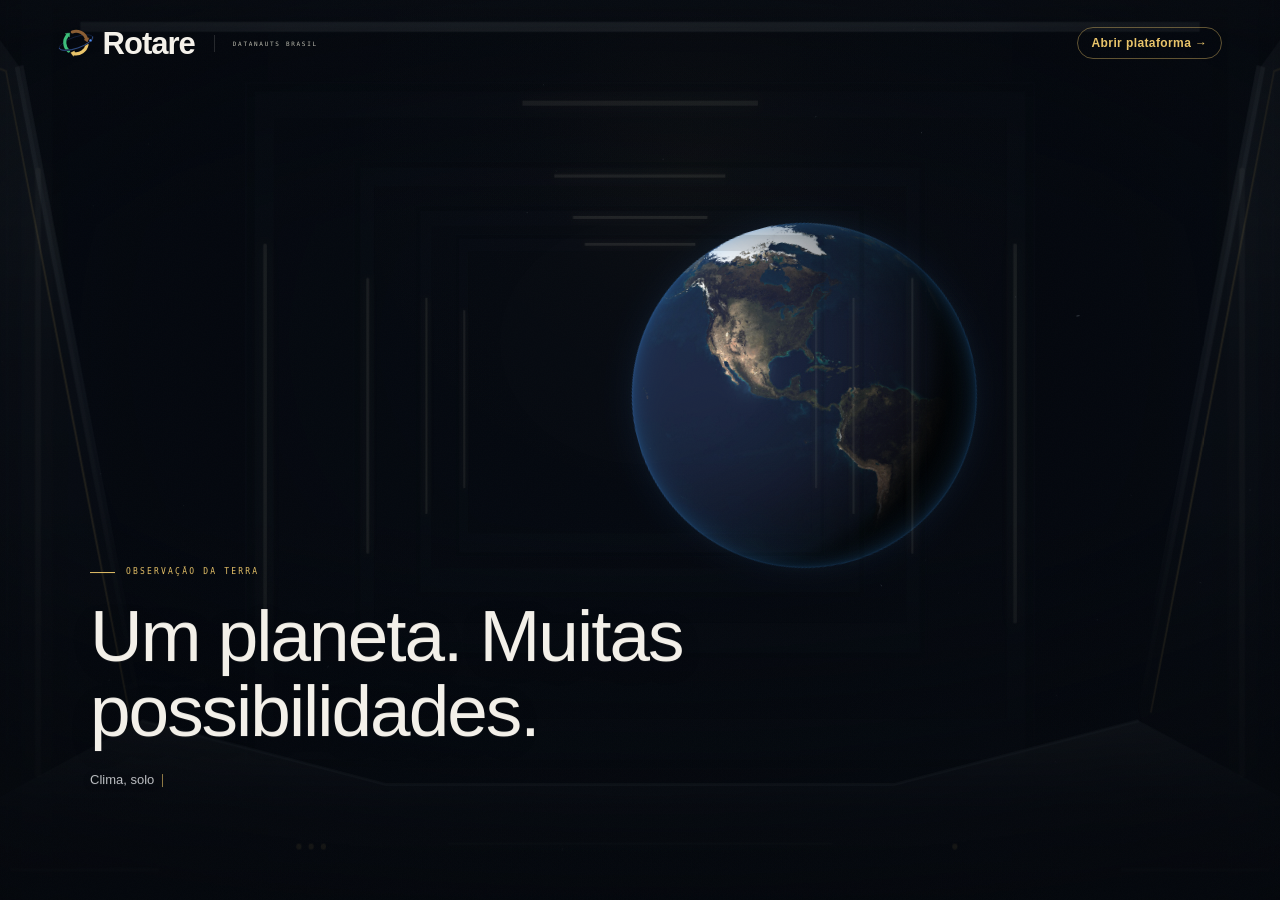
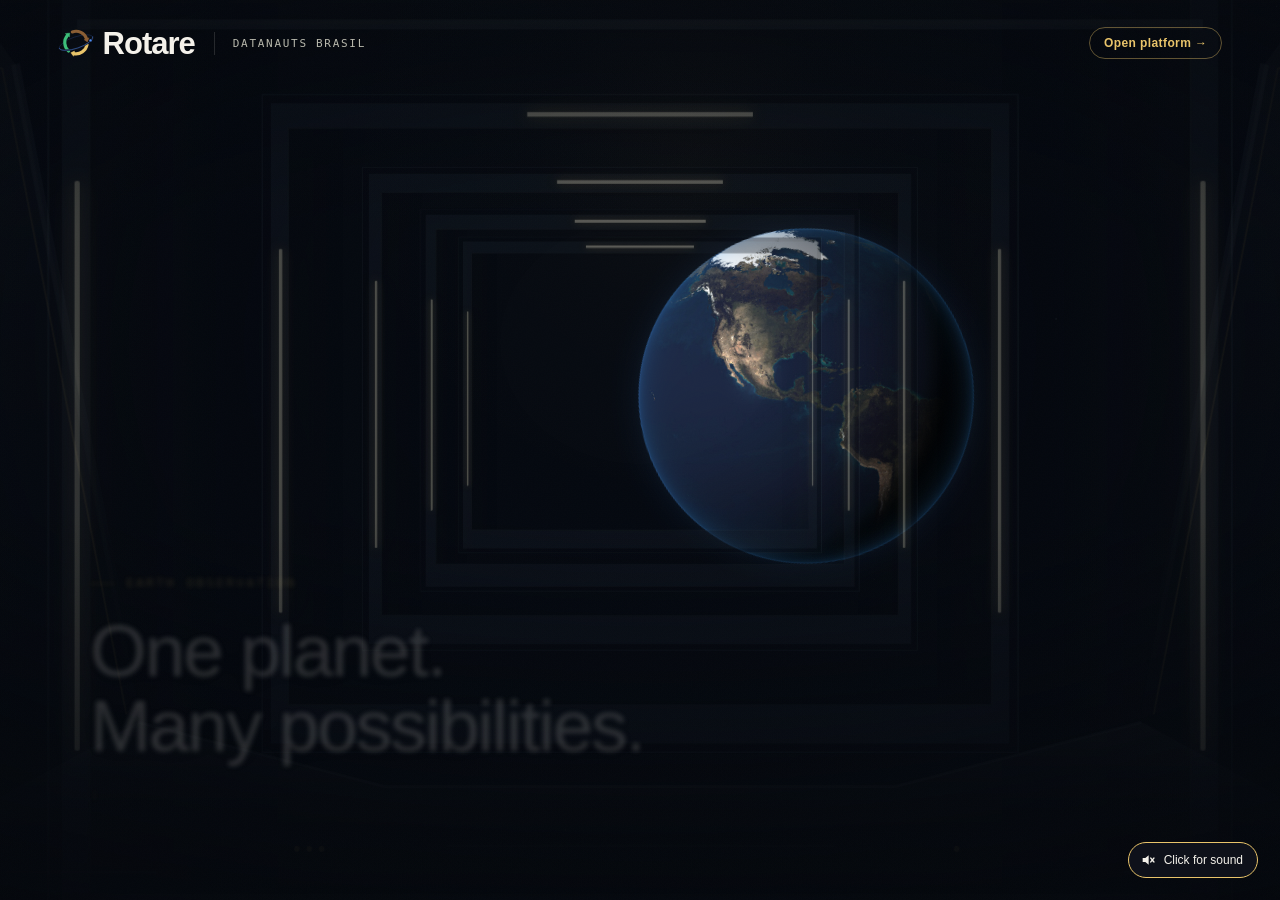
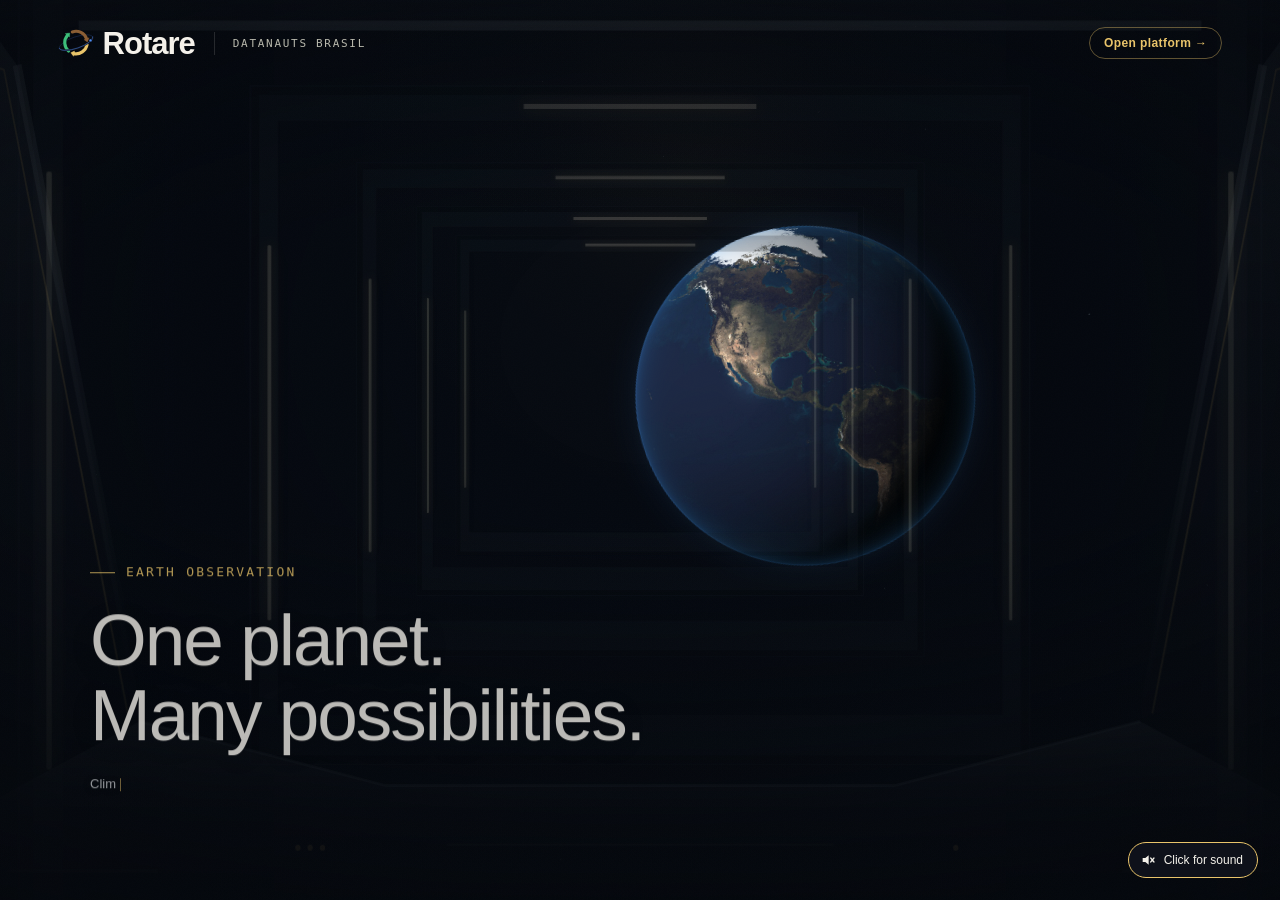
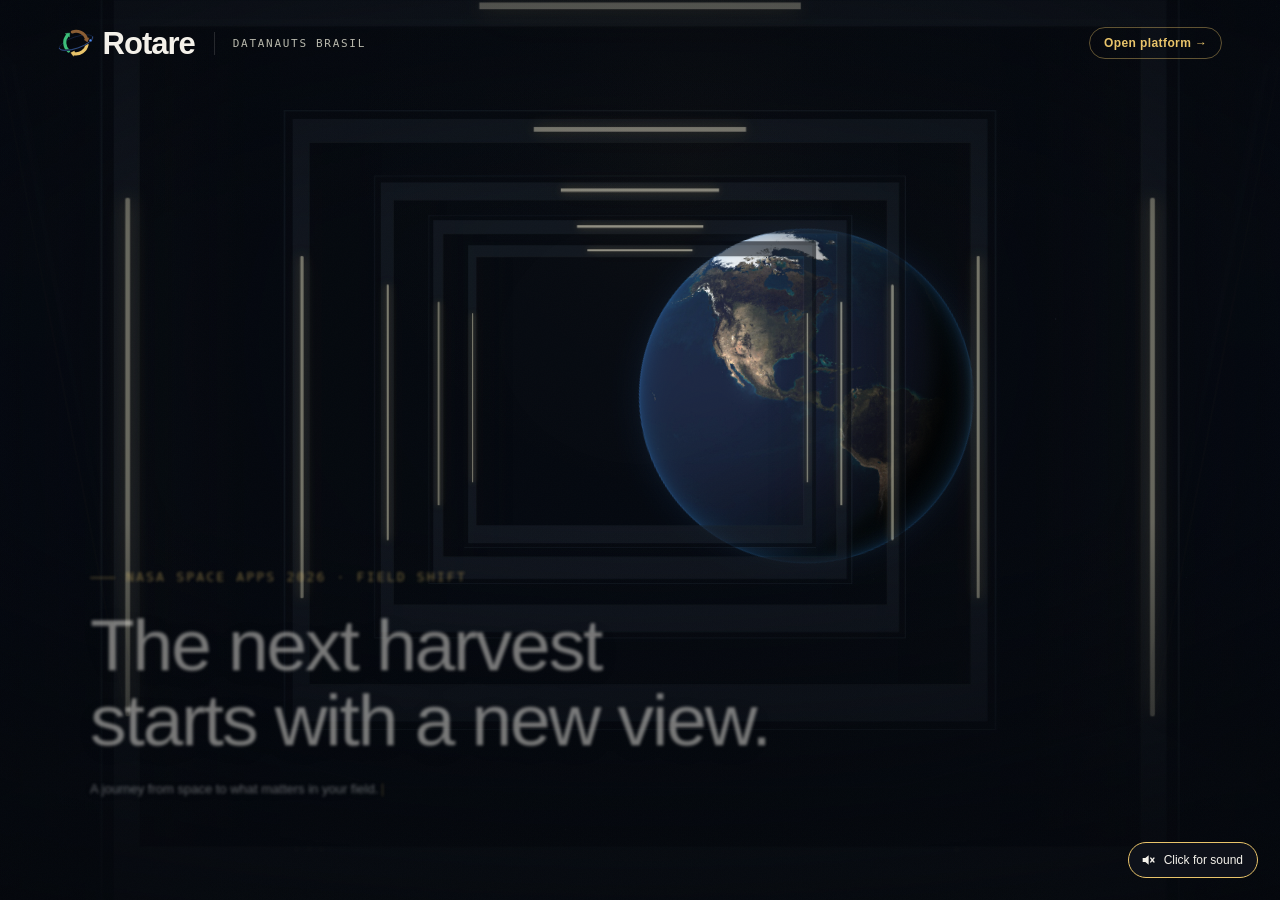
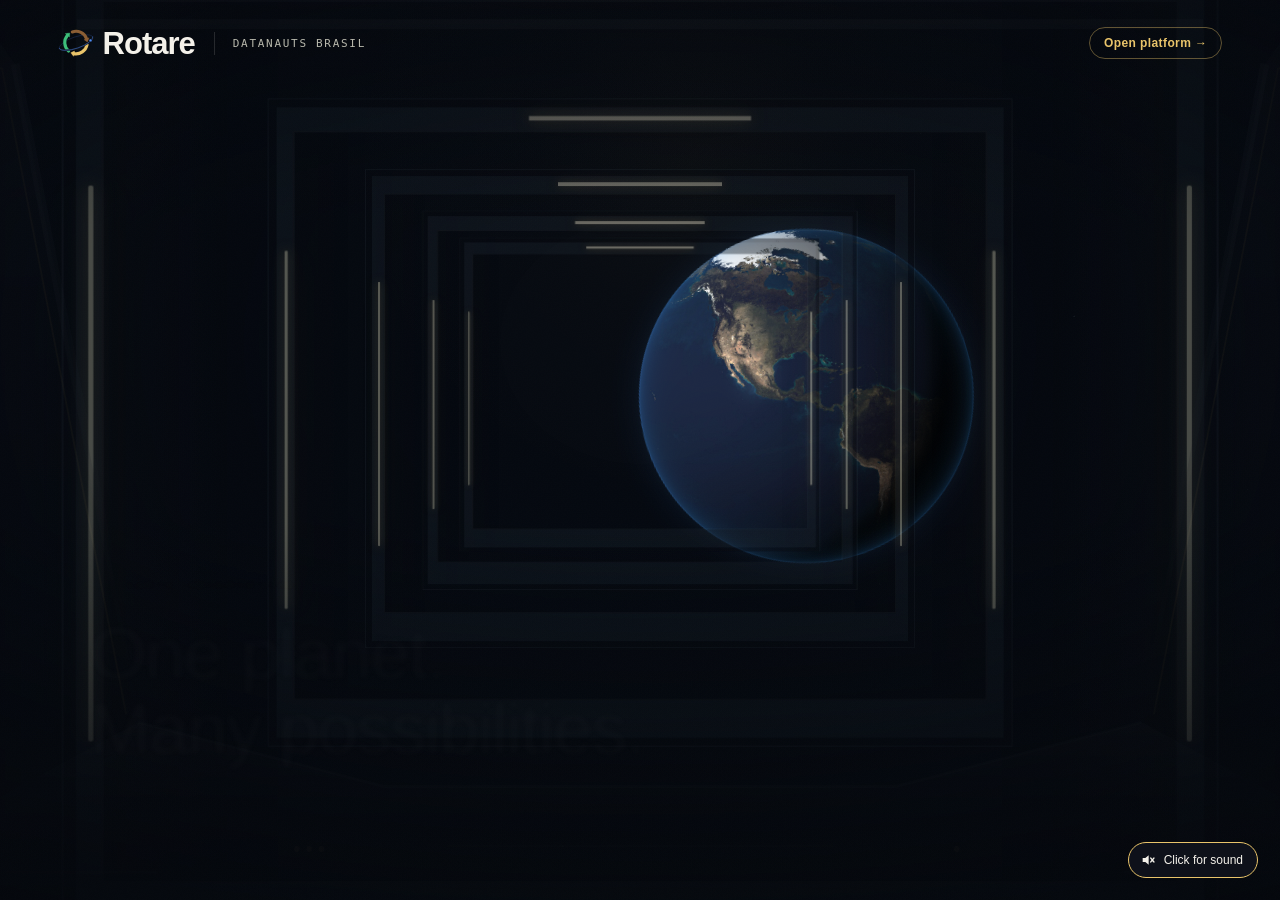
